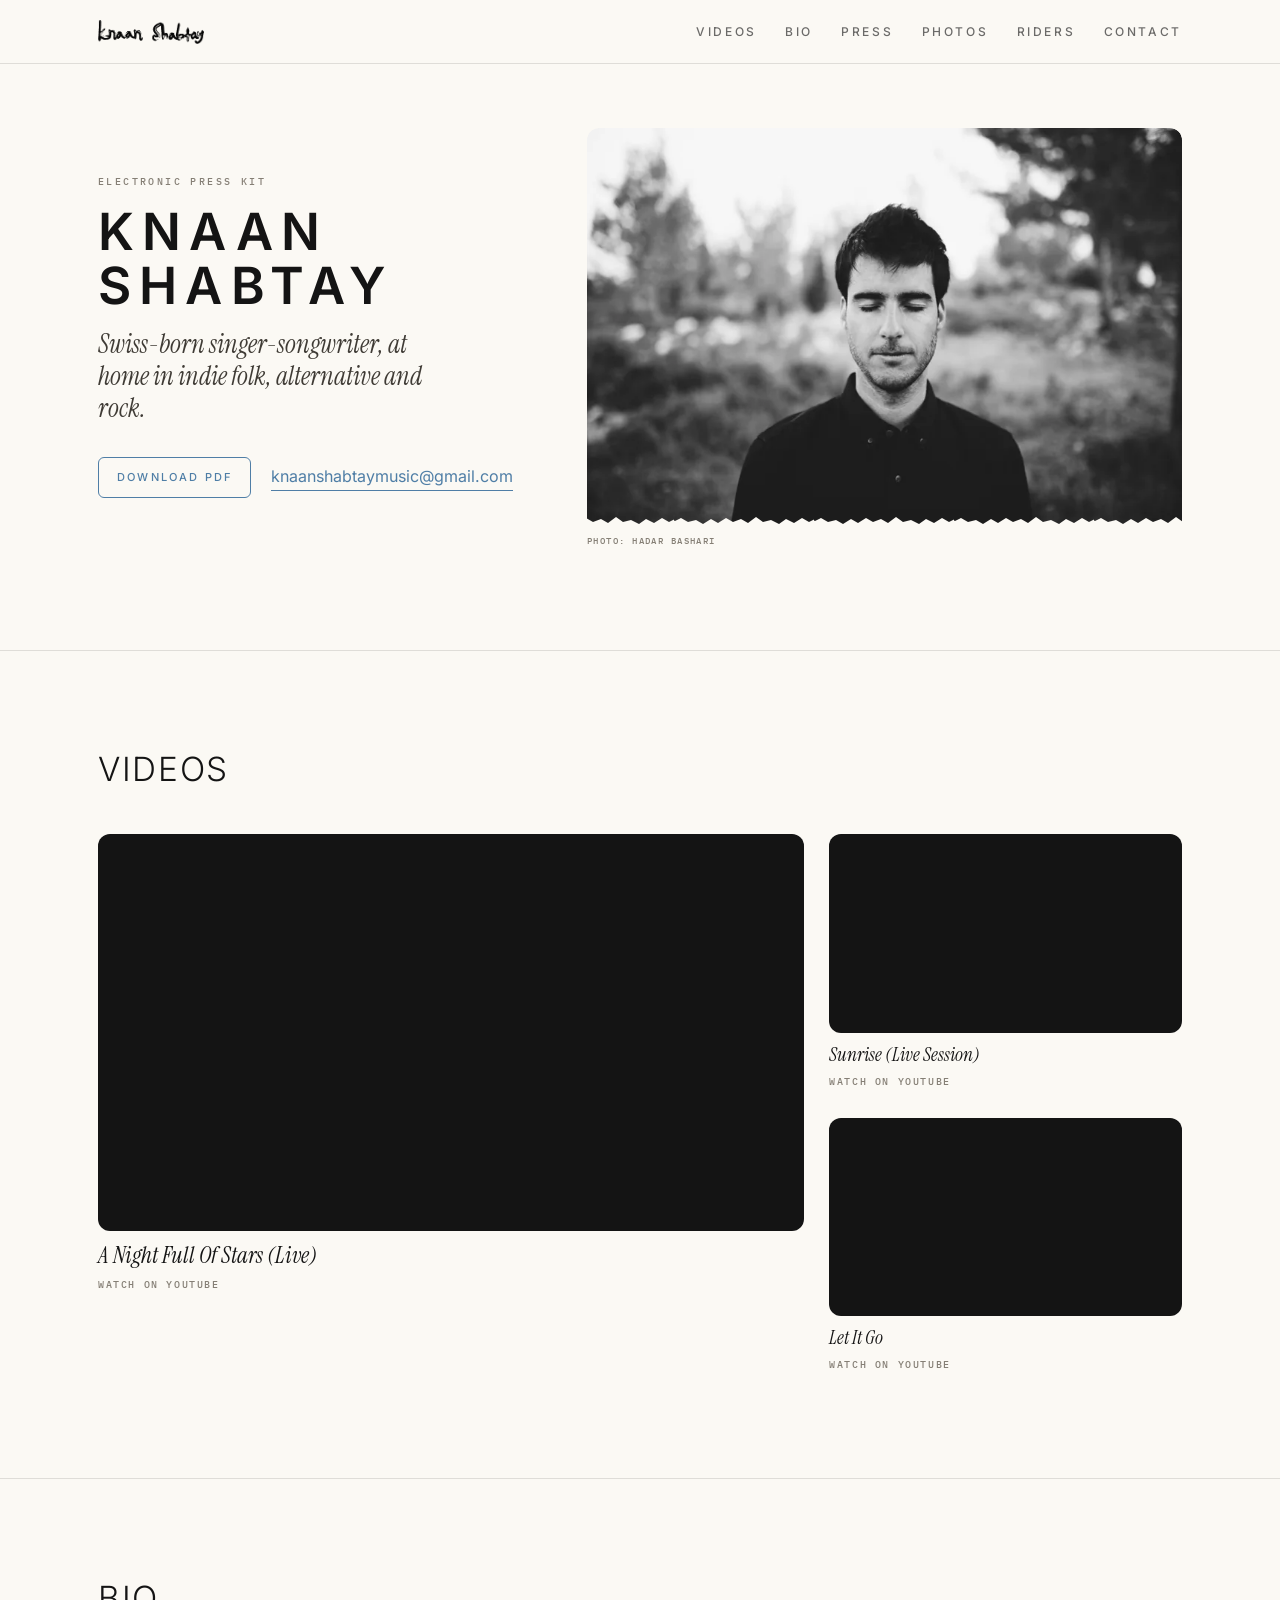
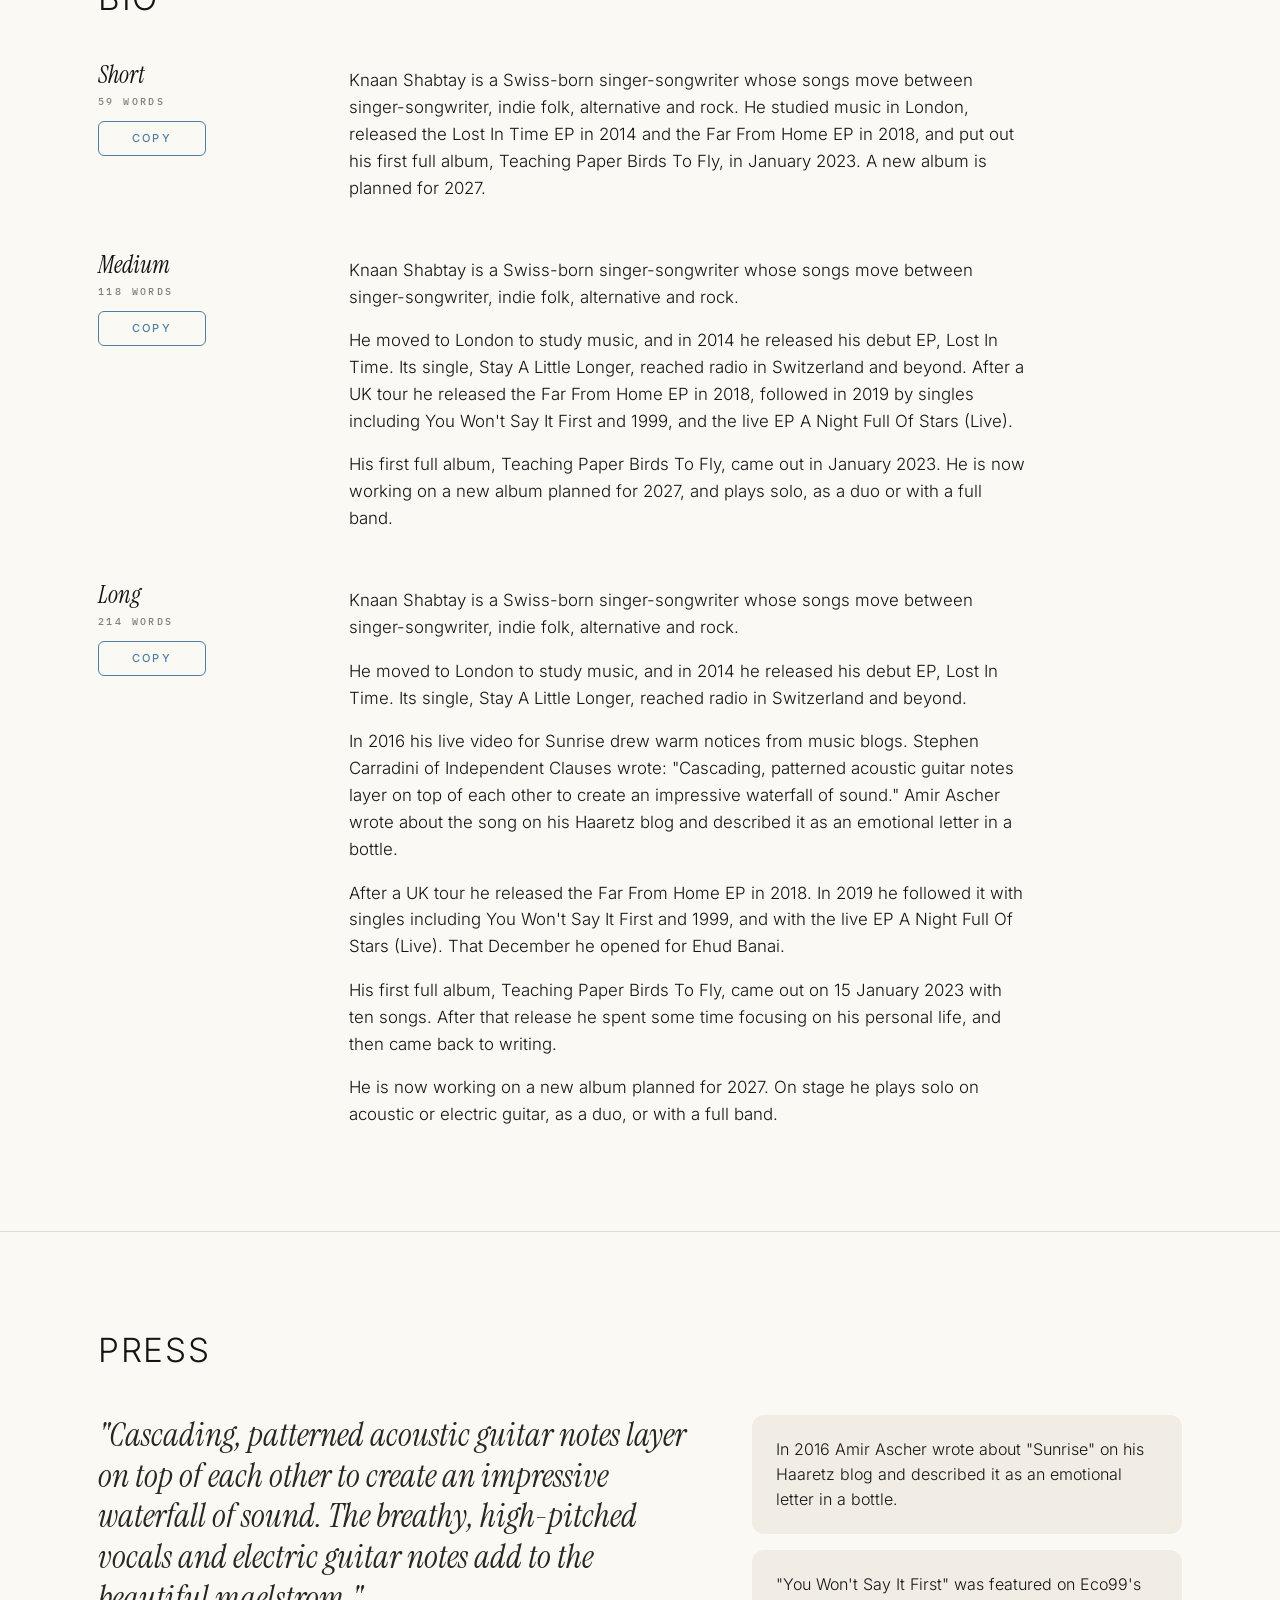
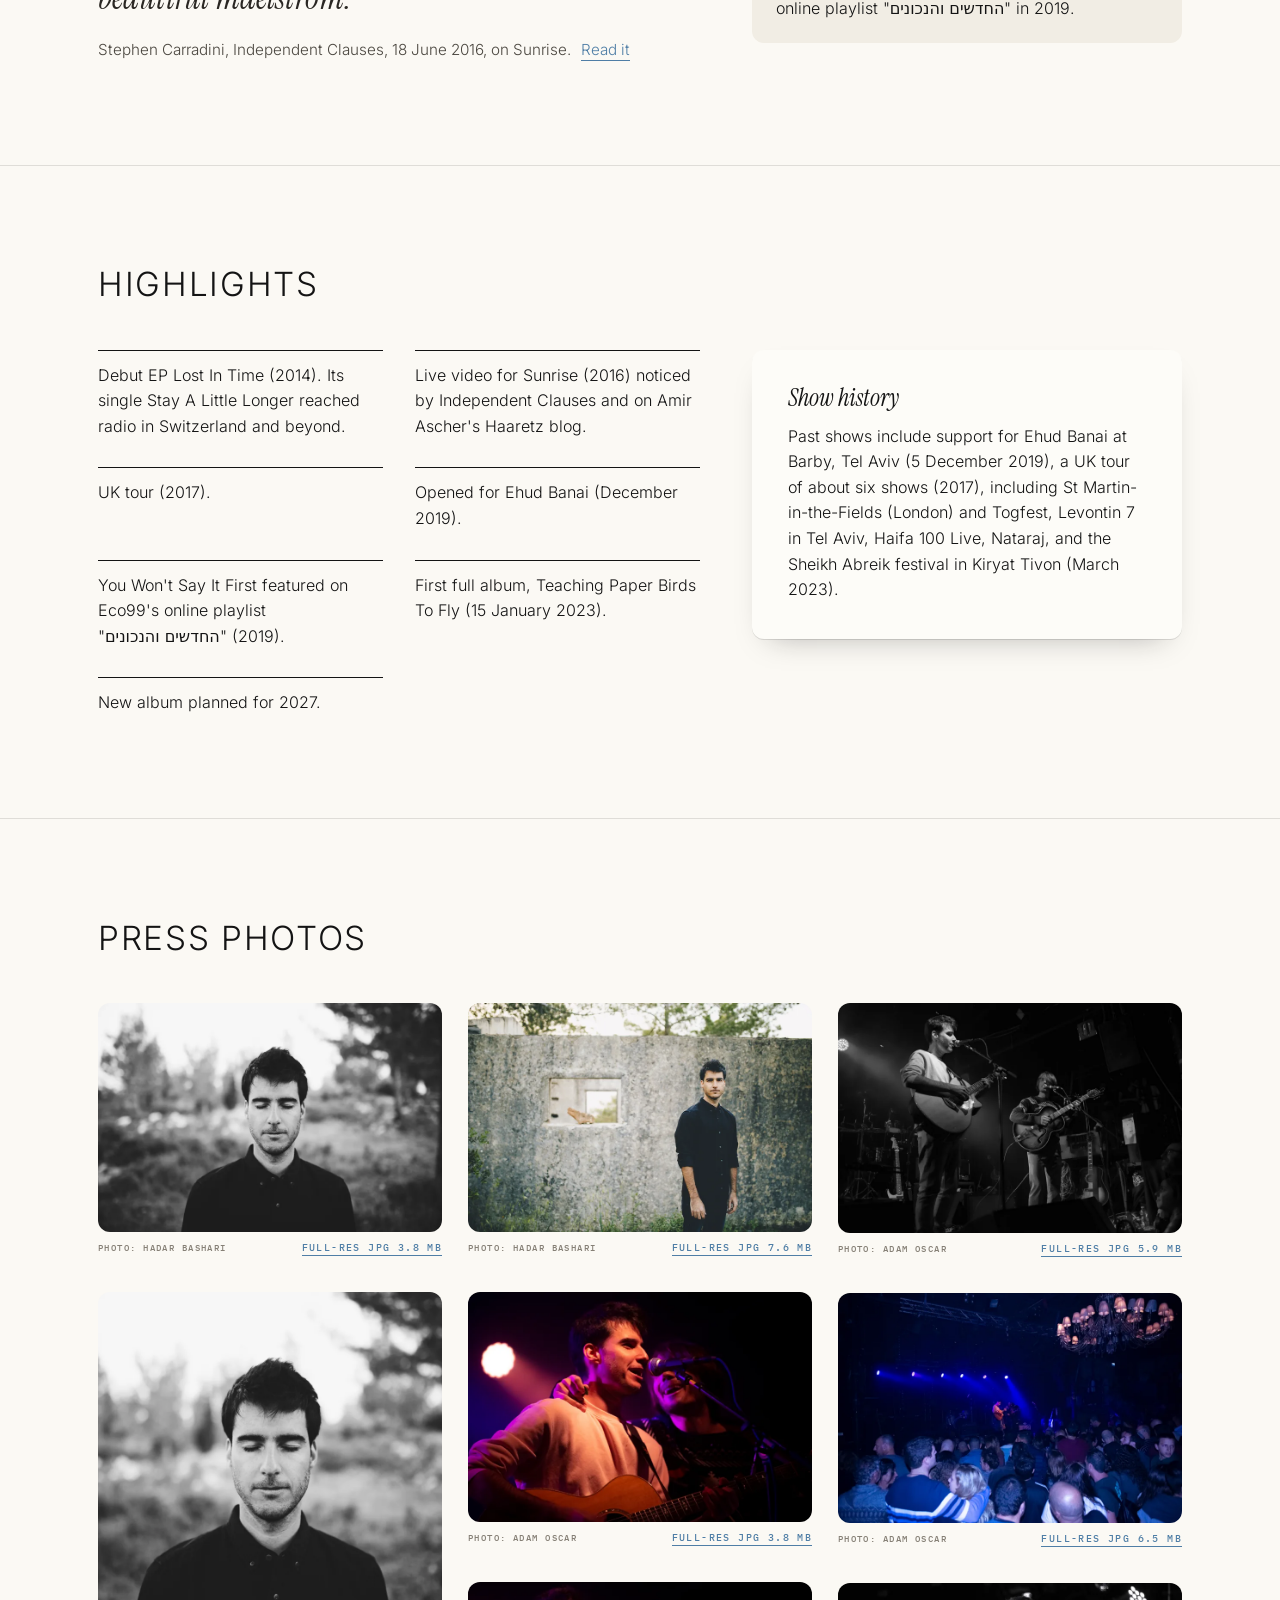
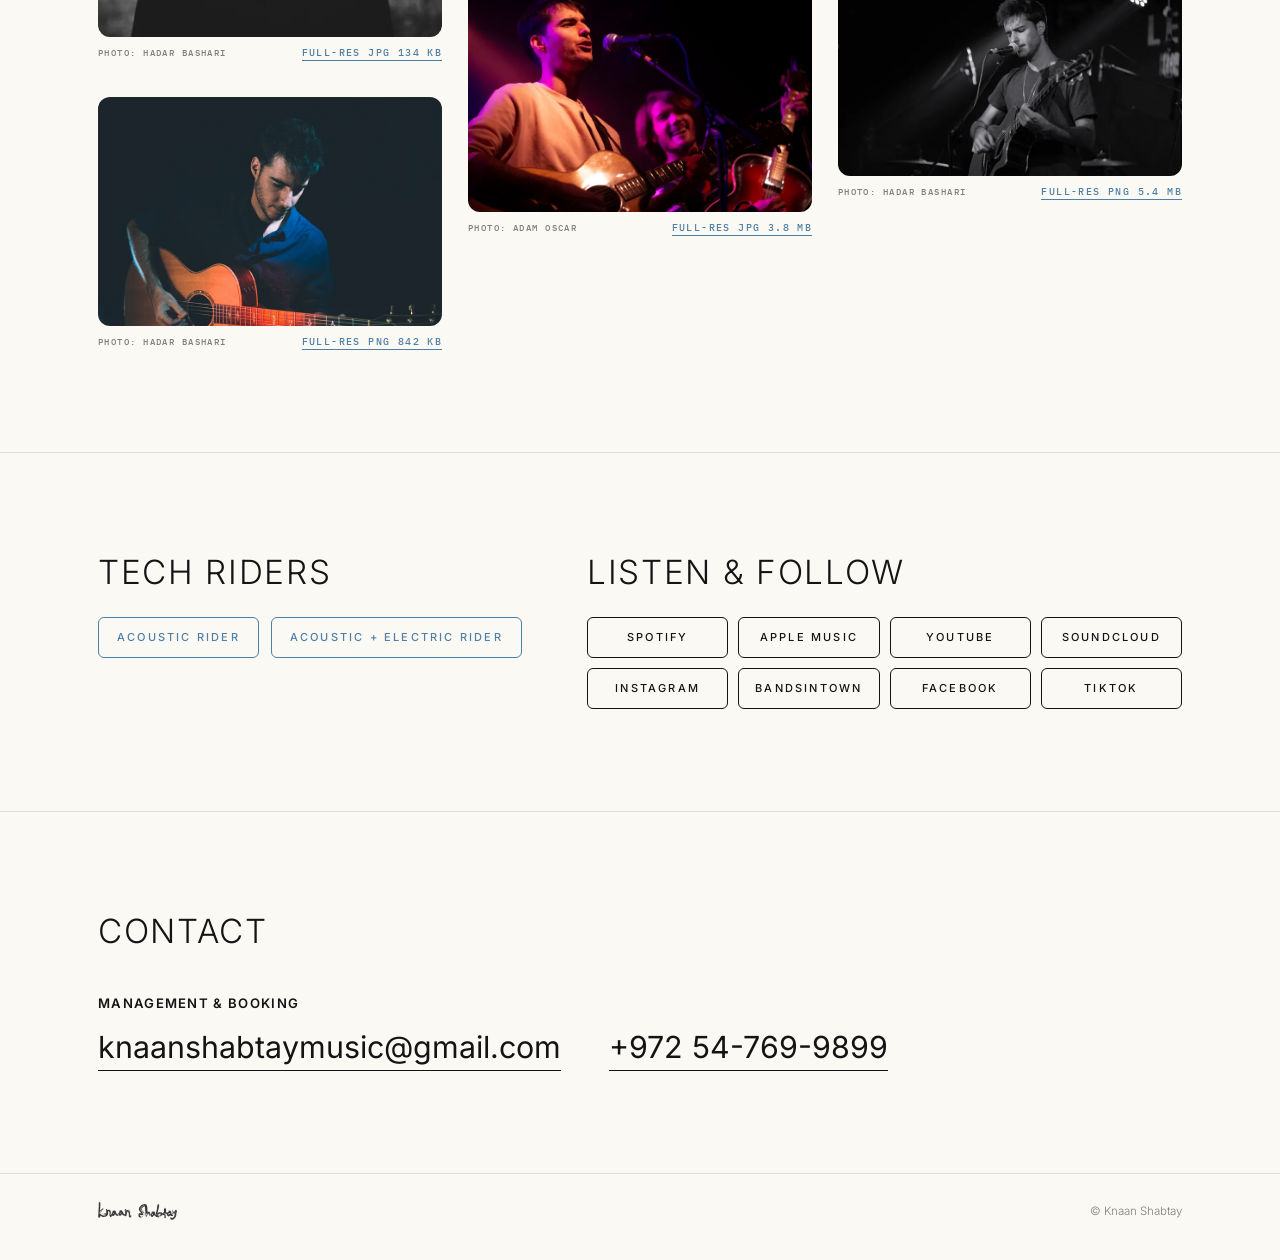
==== epk/index.html @ 00fe183e "Add a hidden press kit at /epk Serve the approved electronic press kit by direct link only. It is no" ====
<!DOCTYPE html>
<html lang="en">
<head>
<meta charset="UTF-8">
<meta name="viewport" content="width=device-width, initial-scale=1, viewport-fit=cover">
<!-- Hidden page: reachable by direct link only. Not in the menu, footer or sitemap. -->
<meta name="robots" content="noindex,nofollow">
<!-- All copy lives in build/src/epk-copy.json. Edit it there and run build/src/build.py; each block below is a data-slot. -->
<title>Knaan Shabtay | Press kit</title>
<link rel="icon" href="/favicon.ico" sizes="48x48">
<link rel="icon" href="/favicon-192.png" type="image/png" sizes="192x192">
<link rel="apple-touch-icon" href="/apple-touch-icon.png">
<link rel="preload" href="assets/fonts/Inter-var.woff2" as="font" type="font/woff2" crossorigin>
<link rel="stylesheet" href="assets/epk.css">
</head>
<body>
<header class="top"><div class="wrap">
  <a class="mark" href="/" aria-label="Knaan Shabtay home"><img src="assets/img/logo-nav.png" alt="Knaan Shabtay" width="242" height="55"></a>
  <nav aria-label="Press kit"><a href="#videos">Videos</a><a href="#bio">Bio</a><a href="#press">Press</a><a href="#photos">Photos</a><a href="#riders">Riders</a><a href="#contact">Contact</a></nav>
  <a class="pdf" href="assets/download/Knaan-Shabtay-EPK.pdf" download>PDF</a>
</div></header>
<main>
<section class="hero" aria-label="Knaan Shabtay"><div class="wrap">
  <div>
    <p class="kicker">Electronic press kit</p>
    <h1 class="name">Knaan Shabtay</h1>
    <p class="tagline" data-slot="tagline">Swiss-born singer-songwriter, at home in indie folk, alternative and rock.</p>
    <div class="acts"><a class="btn" href="assets/download/Knaan-Shabtay-EPK.pdf" download>Download PDF</a><a class="ulink" href="mailto:knaanshabtaymusic@gmail.com">knaanshabtaymusic@gmail.com</a></div>
  </div>
  <figure><img src="assets/img/press-main-1600.jpg" srcset="assets/img/press-main-800.webp 800w, assets/img/press-main-1600.webp 1600w" sizes="(max-width:900px) 92vw, 640px" width="1600" height="1067" alt="Knaan Shabtay, portrait in black and white" fetchpriority="high"><figcaption class="credit">Photo: Hadar Bashari</figcaption></figure>
</div></section>

<section id="videos" aria-labelledby="h-videos"><div class="wrap"><h2 class="h1" id="h-videos">Videos</h2><div class="vids"><div class="v"><div class="frame"><iframe src="https://www.youtube-nocookie.com/embed/Aynt3WShcuI?rel=0" title="A Night Full Of Stars (Live)" loading="lazy" allow="accelerometer; autoplay; clipboard-write; encrypted-media; gyroscope; picture-in-picture" referrerpolicy="strict-origin-when-cross-origin" allowfullscreen></iframe></div><b>A Night Full Of Stars (Live)</b><a class="watch" href="https://www.youtube.com/watch?v=Aynt3WShcuI" target="_blank" rel="noopener">Watch on YouTube</a></div><div class="v"><div class="frame"><iframe src="https://www.youtube-nocookie.com/embed/sVB3mFmFcq8?rel=0" title="Sunrise (Live Session)" loading="lazy" allow="accelerometer; autoplay; clipboard-write; encrypted-media; gyroscope; picture-in-picture" referrerpolicy="strict-origin-when-cross-origin" allowfullscreen></iframe></div><b>Sunrise (Live Session)</b><a class="watch" href="https://www.youtube.com/watch?v=sVB3mFmFcq8" target="_blank" rel="noopener">Watch on YouTube</a></div>
<!-- BEGIN LET-IT-GO BLOCK (pending Knaan; not in approved copy. Remove via epk-links.json video_let_it_go) -->
<div class="v" data-block="let-it-go"><div class="frame"><iframe src="https://www.youtube-nocookie.com/embed/gvou46aGnG8?rel=0" title="Let It Go" loading="lazy" allow="accelerometer; autoplay; clipboard-write; encrypted-media; gyroscope; picture-in-picture" referrerpolicy="strict-origin-when-cross-origin" allowfullscreen></iframe></div><b>Let It Go</b><a class="watch" href="https://www.youtube.com/watch?v=gvou46aGnG8" target="_blank" rel="noopener">Watch on YouTube</a></div>
<!-- END LET-IT-GO BLOCK -->
</div></div></section>

<section id="bio" aria-labelledby="h-bio"><div class="wrap"><h2 class="h1" id="h-bio">Bio</h2><div class="bios"><article class="bio"><header><span class="lbl">Short</span><span class="kicker">59 words</span><button class="btn copy-btn" type="button" data-copy="bio-short" aria-label="Copy short bio">Copy</button></header><div class="text" data-slot="bio-short"><p>Knaan Shabtay is a Swiss-born singer-songwriter whose songs move between singer-songwriter, indie folk, alternative and rock. He studied music in London, released the Lost In Time EP in 2014 and the Far From Home EP in 2018, and put out his first full album, Teaching Paper Birds To Fly, in January 2023. A new album is planned for 2027.</p></div></article><article class="bio"><header><span class="lbl">Medium</span><span class="kicker">118 words</span><button class="btn copy-btn" type="button" data-copy="bio-medium" aria-label="Copy medium bio">Copy</button></header><div class="text" data-slot="bio-medium"><p>Knaan Shabtay is a Swiss-born singer-songwriter whose songs move between singer-songwriter, indie folk, alternative and rock.</p><p>He moved to London to study music, and in 2014 he released his debut EP, Lost In Time. Its single, Stay A Little Longer, reached radio in Switzerland and beyond. After a UK tour he released the Far From Home EP in 2018, followed in 2019 by singles including You Won't Say It First and 1999, and the live EP A Night Full Of Stars (Live).</p><p>His first full album, Teaching Paper Birds To Fly, came out in January 2023. He is now working on a new album planned for 2027, and plays solo, as a duo or with a full band.</p></div></article><article class="bio"><header><span class="lbl">Long</span><span class="kicker">214 words</span><button class="btn copy-btn" type="button" data-copy="bio-long" aria-label="Copy long bio">Copy</button></header><div class="text" data-slot="bio-long"><p>Knaan Shabtay is a Swiss-born singer-songwriter whose songs move between singer-songwriter, indie folk, alternative and rock.</p><p>He moved to London to study music, and in 2014 he released his debut EP, Lost In Time. Its single, Stay A Little Longer, reached radio in Switzerland and beyond.</p><p>In 2016 his live video for Sunrise drew warm notices from music blogs. Stephen Carradini of Independent Clauses wrote: "Cascading, patterned acoustic guitar notes layer on top of each other to create an impressive waterfall of sound." Amir Ascher wrote about the song on his Haaretz blog and described it as an emotional letter in a bottle.</p><p>After a UK tour he released the Far From Home EP in 2018. In 2019 he followed it with singles including You Won't Say It First and 1999, and with the live EP A Night Full Of Stars (Live). That December he opened for Ehud Banai.</p><p>His first full album, Teaching Paper Birds To Fly, came out on 15 January 2023 with ten songs. After that release he spent some time focusing on his personal life, and then came back to writing.</p><p>He is now working on a new album planned for 2027. On stage he plays solo on acoustic or electric guitar, as a duo, or with a full band.</p></div></article></div><p class="sr" id="copy-status" role="status" aria-live="polite"></p></div></section>

<section id="press" aria-labelledby="h-press"><div class="wrap"><h2 class="h1" id="h-press">Press</h2>
  <div class="press">
    <figure class="q1" data-slot="quote-1"><blockquote cite="http://independentclauses.com/mid-june-mp3s-quiet-saturday/"><p>"Cascading, patterned acoustic guitar notes layer on top of each other to create an impressive waterfall of sound. The breathy, high-pitched vocals and electric guitar notes add to the beautiful maelstrom."</p></blockquote><figcaption>Stephen Carradini, Independent Clauses, 18 June 2016, on Sunrise. <a class="ulink" href="http://independentclauses.com/mid-june-mp3s-quiet-saturday/" target="_blank" rel="noopener">Read it</a></figcaption></figure>
    <div class="notes"><p class="note" data-slot="quote-2">In 2016 Amir Ascher wrote about "Sunrise" on his Haaretz blog and described it as an emotional letter in a bottle.</p><p class="note" data-slot="quote-3">"You Won't Say It First" was featured on Eco99's online playlist "<bdi lang="he">החדשים והנכונים</bdi>" in 2019.</p></div>
  </div></div></section>

<section id="highlights" aria-labelledby="h-hl"><div class="wrap"><h2 class="h1" id="h-hl">Highlights</h2>
  <div class="hl">
    <ul data-slot="highlights"><li>Debut EP Lost In Time (2014). Its single Stay A Little Longer reached radio in Switzerland and beyond.</li><li>Live video for Sunrise (2016) noticed by Independent Clauses and on Amir Ascher's Haaretz blog.</li><li>UK tour (2017).</li><li>Opened for Ehud Banai (December 2019).</li><li>You Won't Say It First featured on Eco99's online playlist "<bdi lang="he">החדשים והנכונים</bdi>" (2019).</li><li>First full album, Teaching Paper Birds To Fly (15 January 2023).</li><li>New album planned for 2027.</li></ul>
    <aside class="hist"><h3>Show history</h3><p data-slot="show-history">Past shows include support for Ehud Banai at Barby, Tel Aviv (5 December 2019), a UK tour of about six shows (2017), including St Martin-in-the-Fields (London) and Togfest, Levontin 7 in Tel Aviv, Haifa 100 Live, Nataraj, and the Sheikh Abreik festival in Kiryat Tivon (March 2023).</p></aside>
  </div></div></section>

<section id="photos" aria-labelledby="h-photos"><div class="wrap"><h2 class="h1" id="h-photos">Press photos</h2><div class="photos"><figure><picture><source type="image/webp" srcset="assets/img/press-main-800.webp 800w, assets/img/press-main-1600.webp 1600w" sizes="(max-width:600px) 92vw, (max-width:900px) 46vw, 380px"><img src="assets/img/press-main-1600.jpg" alt="Knaan Shabtay, portrait in black and white" loading="lazy" decoding="async"></picture><figcaption><span class="credit">Photo: Hadar Bashari</span><a class="dl" href="assets/download/Knaan-Shabtay-Press-1-Hadar-Bashari.jpg" download>Full-res JPG 3.8 MB</a></figcaption></figure><figure><picture><source type="image/webp" srcset="assets/img/press-square-800.webp 800w, assets/img/press-square-1600.webp 1600w" sizes="(max-width:600px) 92vw, (max-width:900px) 46vw, 380px"><img src="assets/img/press-square-1600.jpg" alt="Knaan Shabtay, square portrait in black and white" loading="lazy" decoding="async"></picture><figcaption><span class="credit">Photo: Hadar Bashari</span><a class="dl" href="assets/download/Knaan-Shabtay-Press-2-Hadar-Bashari.jpg" download>Full-res JPG 134 KB</a></figcaption></figure><figure><picture><source type="image/webp" srcset="assets/img/press-gtr-800.webp 800w, assets/img/press-gtr-1600.webp 1600w" sizes="(max-width:600px) 92vw, (max-width:900px) 46vw, 380px"><img src="assets/img/press-gtr-1600.jpg" alt="Knaan Shabtay playing acoustic guitar" loading="lazy" decoding="async"></picture><figcaption><span class="credit">Photo: Hadar Bashari</span><a class="dl" href="assets/download/Knaan-Shabtay-Press-3-Hadar-Bashari.png" download>Full-res PNG 842 KB</a></figcaption></figure><figure><picture><source type="image/webp" srcset="assets/img/portrait-wall-800.webp 800w, assets/img/portrait-wall-1600.webp 1600w" sizes="(max-width:600px) 92vw, (max-width:900px) 46vw, 380px"><img src="assets/img/portrait-wall-1600.jpg" alt="Knaan Shabtay standing in front of a weathered concrete wall" loading="lazy" decoding="async"></picture><figcaption><span class="credit">Photo: Hadar Bashari</span><a class="dl" href="assets/download/Knaan-Shabtay-Press-4-Hadar-Bashari.jpg" download>Full-res JPG 7.6 MB</a></figcaption></figure><figure><picture><source type="image/webp" srcset="assets/img/live-04-800.webp 800w, assets/img/live-04-1600.webp 1600w" sizes="(max-width:600px) 92vw, (max-width:900px) 46vw, 380px"><img src="assets/img/live-04-1600.jpg" alt="Knaan Shabtay singing on stage with his bandmate" loading="lazy" decoding="async"></picture><figcaption><span class="credit">Photo: Adam Oscar</span><a class="dl" href="assets/download/Knaan-Shabtay-Live-04-Adam-Oscar.jpg" download>Full-res JPG 3.8 MB</a></figcaption></figure><figure><picture><source type="image/webp" srcset="assets/img/live-06-800.webp 800w, assets/img/live-06-1600.webp 1600w" sizes="(max-width:600px) 92vw, (max-width:900px) 46vw, 380px"><img src="assets/img/live-06-1600.jpg" alt="Knaan Shabtay singing at the microphone with guitar" loading="lazy" decoding="async"></picture><figcaption><span class="credit">Photo: Adam Oscar</span><a class="dl" href="assets/download/Knaan-Shabtay-Live-06-Adam-Oscar.jpg" download>Full-res JPG 3.8 MB</a></figcaption></figure><figure><picture><source type="image/webp" srcset="assets/img/live-01-800.webp 800w, assets/img/live-01-1600.webp 1600w" sizes="(max-width:600px) 92vw, (max-width:900px) 46vw, 380px"><img src="assets/img/live-01-1600.jpg" alt="Knaan Shabtay performing as a duo, black and white" loading="lazy" decoding="async"></picture><figcaption><span class="credit">Photo: Adam Oscar</span><a class="dl" href="assets/download/Knaan-Shabtay-Live-01-Adam-Oscar.jpg" download>Full-res JPG 5.9 MB</a></figcaption></figure><figure><picture><source type="image/webp" srcset="assets/img/live-10-800.webp 800w, assets/img/live-10-1600.webp 1600w" sizes="(max-width:600px) 92vw, (max-width:900px) 46vw, 380px"><img src="assets/img/live-10-1600.jpg" alt="Knaan Shabtay on stage, seen from the crowd" loading="lazy" decoding="async"></picture><figcaption><span class="credit">Photo: Adam Oscar</span><a class="dl" href="assets/download/Knaan-Shabtay-Live-10-Adam-Oscar.jpg" download>Full-res JPG 6.5 MB</a></figcaption></figure><figure><picture><source type="image/webp" srcset="assets/img/live-bw-800.webp 800w, assets/img/live-bw-1600.webp 1600w" sizes="(max-width:600px) 92vw, (max-width:900px) 46vw, 380px"><img src="assets/img/live-bw-1600.jpg" alt="Knaan Shabtay singing on stage with guitar, black and white" loading="lazy" decoding="async"></picture><figcaption><span class="credit">Photo: Hadar Bashari</span><a class="dl" href="assets/download/Knaan-Shabtay-Live-BW-Hadar-Bashari.png" download>Full-res PNG 5.4 MB</a></figcaption></figure></div></div></section>

<section id="riders" aria-label="Tech riders and links"><div class="wrap duo">
  <div><h2 class="h1">Tech riders</h2><div class="riders"><a class="btn" href="assets/download/riders/Knaan-Shabtay-Tech-Rider-Acoustic.pdf" target="_blank" rel="noopener">Acoustic rider</a><a class="btn" href="assets/download/riders/Knaan-Shabtay-Tech-Rider-Acoustic-Electric.pdf" target="_blank" rel="noopener">Acoustic + electric rider</a></div></div>
  <div><h2 class="h1">Listen &amp; follow</h2><div class="listen"><a class="btn ink" href="https://open.spotify.com/artist/2lmk0RtmkwgqdylSRGUCuy" target="_blank" rel="noopener">Spotify</a><a class="btn ink" href="https://music.apple.com/il/artist/knaan-shabtay/950357713" target="_blank" rel="noopener">Apple Music</a><a class="btn ink" href="https://www.youtube.com/@KnaanShabtay" target="_blank" rel="noopener">YouTube</a><a class="btn ink" href="https://soundcloud.com/knaanshabtay" target="_blank" rel="noopener">SoundCloud</a><a class="btn ink" href="https://www.instagram.com/knaanshabtay/" target="_blank" rel="noopener">Instagram</a><a class="btn ink" href="https://www.bandsintown.com/a/2039791-knaan-shabtay" target="_blank" rel="noopener">Bandsintown</a><a class="btn ink" href="https://www.facebook.com/knaanshabtaymusic" target="_blank" rel="noopener">Facebook</a><a class="btn ink" href="https://www.tiktok.com/@knaanshabtay" target="_blank" rel="noopener">TikTok</a></div></div>
</div></section>

<section id="contact" class="contact" aria-labelledby="h-contact"><div class="wrap"><h2 class="h1" id="h-contact">Contact</h2>
  <h3>Management &amp; Booking</h3>
  <div class="lines"><a class="mail" href="mailto:knaanshabtaymusic@gmail.com">knaanshabtaymusic@gmail.com</a><a class="tel" href="tel:+972547699899">+972 54-769-9899</a></div>
</div></section>
</main>
<footer><div class="wrap"><a href="/" aria-label="Knaan Shabtay home"><img src="assets/img/logo-nav.png" alt="Knaan Shabtay" width="242" height="55"></a><small>&copy; Knaan Shabtay</small></div></footer>
<script src="assets/epk.js" defer></script>
</body>
</html>
---- epk/assets/epk.css ----
/* Knaan Shabtay EPK. Tokens copied from the live site (css/venue.css :root) so the page matches knaanshabtay.com. */
@import url(fonts.css);
*{box-sizing:border-box;margin:0;padding:0}
:root{
  --paper:#fbf9f4; --paper-2:#f1ede4; --card:#fdfcf8; --ink:#141414; --muted:#857f75; --line:rgba(20,20,20,.12); --sky:#4f7ea6;
  --sans:'Inter',system-ui,sans-serif; --serif:'Instrument Serif',Georgia,serif; --mono:'IBM Plex Mono',ui-monospace,monospace;
  --head:64px; --wrap:1180px; --pad:clamp(20px,4vw,48px);
  --tear-b:url("data:image/svg+xml;utf8,<svg xmlns='http://www.w3.org/2000/svg' width='140' height='12' viewBox='0 0 140 12'><path d='M0 0H140V6L134 9L127 5L119 10L111 6L104 11L96 7L88 9L81 4L73 10L66 6L58 9L51 5L43 10L36 6L28 11L21 7L13 9L6 5L0 8Z' fill='black'/></svg>");
}
html{background:var(--paper);scroll-behavior:smooth;scroll-padding-top:calc(var(--head) + 16px)}
body{background:var(--paper);color:var(--ink);font:300 16px/1.6 var(--sans);-webkit-font-smoothing:antialiased}
a{color:inherit;text-decoration:none}
button{font:inherit;color:inherit;background:none;border:0;cursor:pointer}
img{display:block;max-width:100%;height:auto}
:focus-visible{outline:2px solid var(--sky);outline-offset:3px}
bdi[lang=he]{white-space:nowrap;font-family:var(--sans),'Heebo','IBM Plex Sans Hebrew',Arial,sans-serif}
.kicker{font:500 10px/1 var(--mono);letter-spacing:.24em;text-transform:uppercase;color:var(--muted)}
.h1{font-weight:300;letter-spacing:.05em;text-transform:uppercase;line-height:1;font-size:clamp(1.8rem,2.6vw,2.6rem)}
.wrap{max-width:var(--wrap);margin:0 auto;padding:0 var(--pad)}
.ulink{color:var(--sky);border-bottom:1px solid currentColor;padding-bottom:1px}
.ulink:hover{color:var(--ink)}

/* header: same bar as the site (64px, paper, hairline), wordmark back to home */
.top{position:sticky;top:0;z-index:50;height:var(--head);background:var(--paper);border-bottom:1px solid var(--line)}
.top .wrap{height:100%;display:flex;align-items:center;justify-content:space-between;gap:24px}
.top .mark img{height:24px;width:auto;filter:invert(1)}
.top nav{display:flex;gap:clamp(1rem,2.2vw,2.2rem);font:500 12px/1 var(--sans);letter-spacing:.22em;text-transform:uppercase}
.top nav a{opacity:.62;padding:.45rem 0}
.top nav a:hover{opacity:1}
.top .pdf{display:none;font:500 11px/1 var(--sans);letter-spacing:.2em;text-transform:uppercase;color:var(--sky)}

/* buttons: the site's outlined sky button, 6px radius like its form controls */
.btn{display:inline-flex;align-items:center;justify-content:center;gap:8px;border:1.5px solid var(--sky);color:var(--sky);font:500 11px/1 var(--sans);letter-spacing:.2em;text-transform:uppercase;padding:14px 18px;border-radius:6px;white-space:nowrap;transition:background .2s,color .2s,transform .1s}
.btn:hover{background:var(--sky);color:var(--paper)}
.btn:active{transform:translateY(1px)}
.btn.ink{border-color:var(--ink);color:var(--ink)}
.btn.ink:hover{background:var(--ink);color:var(--paper)}

section{padding:clamp(64px,8vw,112px) 0;border-top:1px solid var(--line)}
section > .wrap > .h1{margin-bottom:clamp(28px,4vw,48px)}

/* 1 hero */
.hero{border-top:0;padding-top:clamp(32px,5vw,72px)}
.hero .wrap{display:grid;grid-template-columns:minmax(0,5fr) minmax(0,7fr);gap:clamp(28px,5vw,72px);align-items:center}
.hero .name{font:600 clamp(2rem,4vw,3.4rem)/1.05 var(--sans);letter-spacing:.16em;text-transform:uppercase;margin-top:18px}
.hero .tagline{font:italic 400 clamp(1.35rem,2vw,1.75rem)/1.25 var(--serif);color:#3f3b35;margin-top:16px;max-width:30ch}
.hero .acts{display:flex;flex-wrap:wrap;gap:12px 20px;align-items:center;margin-top:32px}
.hero .acts .ulink{font-weight:400}
.hero figure{position:relative}
.hero figure img{width:100%;aspect-ratio:3/2;object-fit:cover;border-radius:12px 12px 0 0;
  -webkit-mask:linear-gradient(#000 0 0) top/100% calc(100% - 12px) no-repeat,var(--tear-b) bottom/140px 12px repeat-x;mask:linear-gradient(#000 0 0) top/100% calc(100% - 12px) no-repeat,var(--tear-b) bottom/140px 12px repeat-x}
.credit{font:500 9px/1.4 var(--mono);letter-spacing:.16em;text-transform:uppercase;color:var(--muted);margin-top:10px}

/* 2 videos: one large, two stacked */
.vids{display:grid;grid-template-columns:2fr 1fr;gap:clamp(16px,2vw,28px)}
.vids .v:first-child{grid-row:span 2}
.frame{position:relative;aspect-ratio:16/9;background:var(--ink);border-radius:12px;overflow:hidden}
.frame iframe{position:absolute;inset:0;width:100%;height:100%;border:0}
.v b{display:block;font:italic 400 1.2rem/1.25 var(--serif);margin-top:10px}
.v:first-child b{font-size:1.45rem}
.v .watch{font:500 10px/1 var(--mono);letter-spacing:.16em;text-transform:uppercase;color:var(--muted);margin-top:6px;display:inline-block}
.v .watch:hover{color:var(--sky)}

/* 3 bios */
.bios{display:grid;gap:clamp(36px,4vw,56px)}
.bio{display:grid;grid-template-columns:200px minmax(0,1fr);gap:16px clamp(24px,4vw,64px)}
.bio header{display:flex;flex-direction:column;align-items:flex-start;gap:14px}
.bio header .lbl{font:italic 400 1.5rem/1 var(--serif)}
.bio header .kicker{margin-top:-4px}
.bio .text{max-width:68ch;display:grid;gap:1em;font-size:1.05rem;padding-top:4px}
.copy-btn{min-width:108px;padding:11px 16px}
.copy-btn.done{background:var(--sky);color:var(--paper)}

/* 4 press */
.press{display:grid;grid-template-columns:minmax(0,7fr) minmax(0,5fr);gap:clamp(28px,4vw,56px);align-items:start}
.q1 blockquote{font:italic 400 clamp(1.6rem,2.6vw,2.3rem)/1.22 var(--serif);color:#2a2723}
.q1 figcaption{margin-top:20px;font-size:.95rem;color:#4a463f}
.q1 figcaption a{margin-left:6px}
.notes{display:grid;gap:16px}
.note{background:var(--paper-2);border-radius:12px;padding:22px 24px;font-size:1rem;line-height:1.55}

/* 5 highlights + show history */
.hl{display:grid;grid-template-columns:minmax(0,7fr) minmax(0,5fr);gap:clamp(28px,4vw,56px);align-items:start}
.hl ul{list-style:none;display:grid;grid-template-columns:1fr 1fr;gap:28px 32px}
.hl li{border-top:1.5px solid var(--ink);padding-top:12px;font-size:1rem}
.hist{background:var(--card);border-radius:12px;padding:clamp(24px,3vw,36px);box-shadow:0 1px 0 var(--line),0 14px 30px -18px rgba(20,20,20,.35)}
.hist h3{font:italic 400 1.5rem/1 var(--serif);margin-bottom:14px}
.hist p{font-size:1rem}

/* 6 photos */
.photos{columns:3;column-gap:clamp(16px,2vw,28px)}
.photos figure{break-inside:avoid;margin-bottom:clamp(24px,3vw,36px)}
.photos img{width:100%;border-radius:12px;background:var(--paper-2)}
.photos figcaption{display:flex;justify-content:space-between;align-items:baseline;gap:12px;margin-top:10px}
.photos .credit{margin:0}
.photos .dl{font:500 10px/1 var(--mono);letter-spacing:.14em;text-transform:uppercase;color:var(--sky);border-bottom:1px solid currentColor;padding-bottom:2px;white-space:nowrap}

/* 7 + 8 riders and listen */
.duo{display:grid;grid-template-columns:minmax(0,5fr) minmax(0,7fr);gap:clamp(40px,5vw,72px)}
.duo .h1{margin-bottom:28px}
.riders{display:flex;flex-wrap:wrap;gap:12px}
.listen{display:grid;grid-template-columns:repeat(4,minmax(0,1fr));gap:10px}
.listen .btn{padding:14px 10px}

/* 9 contact */
.contact h3{font:600 .82rem/1.15 var(--sans);letter-spacing:.1em;text-transform:uppercase;margin-bottom:18px}
.contact .lines{display:flex;flex-wrap:wrap;gap:18px 48px;align-items:baseline}
.contact .mail,.contact .tel{font:400 clamp(1.25rem,2.4vw,1.9rem)/1.2 var(--sans);border-bottom:1.5px solid var(--ink);padding-bottom:4px;word-break:break-word}
.contact .mail:hover,.contact .tel:hover{color:var(--sky);border-color:var(--sky)}

footer{border-top:1px solid var(--line);padding:28px 0 40px}
footer .wrap{display:flex;justify-content:space-between;align-items:center;gap:16px}
footer img{height:18px;width:auto;filter:invert(1);opacity:.8}
footer small{font-size:.72rem;color:var(--muted)}

@media (max-width:900px){
  .top nav{display:none}
  .top .pdf{display:inline-block}
  .hero .wrap,.press,.hl,.duo{grid-template-columns:1fr}
  .hero figure{order:-1}
  .vids{grid-template-columns:1fr}
  .vids .v:first-child{grid-row:auto}
  .bio{grid-template-columns:1fr}
  .bio header{flex-direction:row;align-items:center;justify-content:space-between}
  .bio header .kicker{display:none}
  .photos{columns:2}
}
@media (max-width:600px){
  .hl ul{grid-template-columns:1fr}
  .photos{columns:1}
  .listen{grid-template-columns:repeat(2,minmax(0,1fr))}
  .hero .acts .btn{flex:1}
  footer .wrap{flex-direction:column;align-items:flex-start}
}
@media (prefers-reduced-motion:reduce){html{scroll-behavior:auto}.btn{transition:none}}
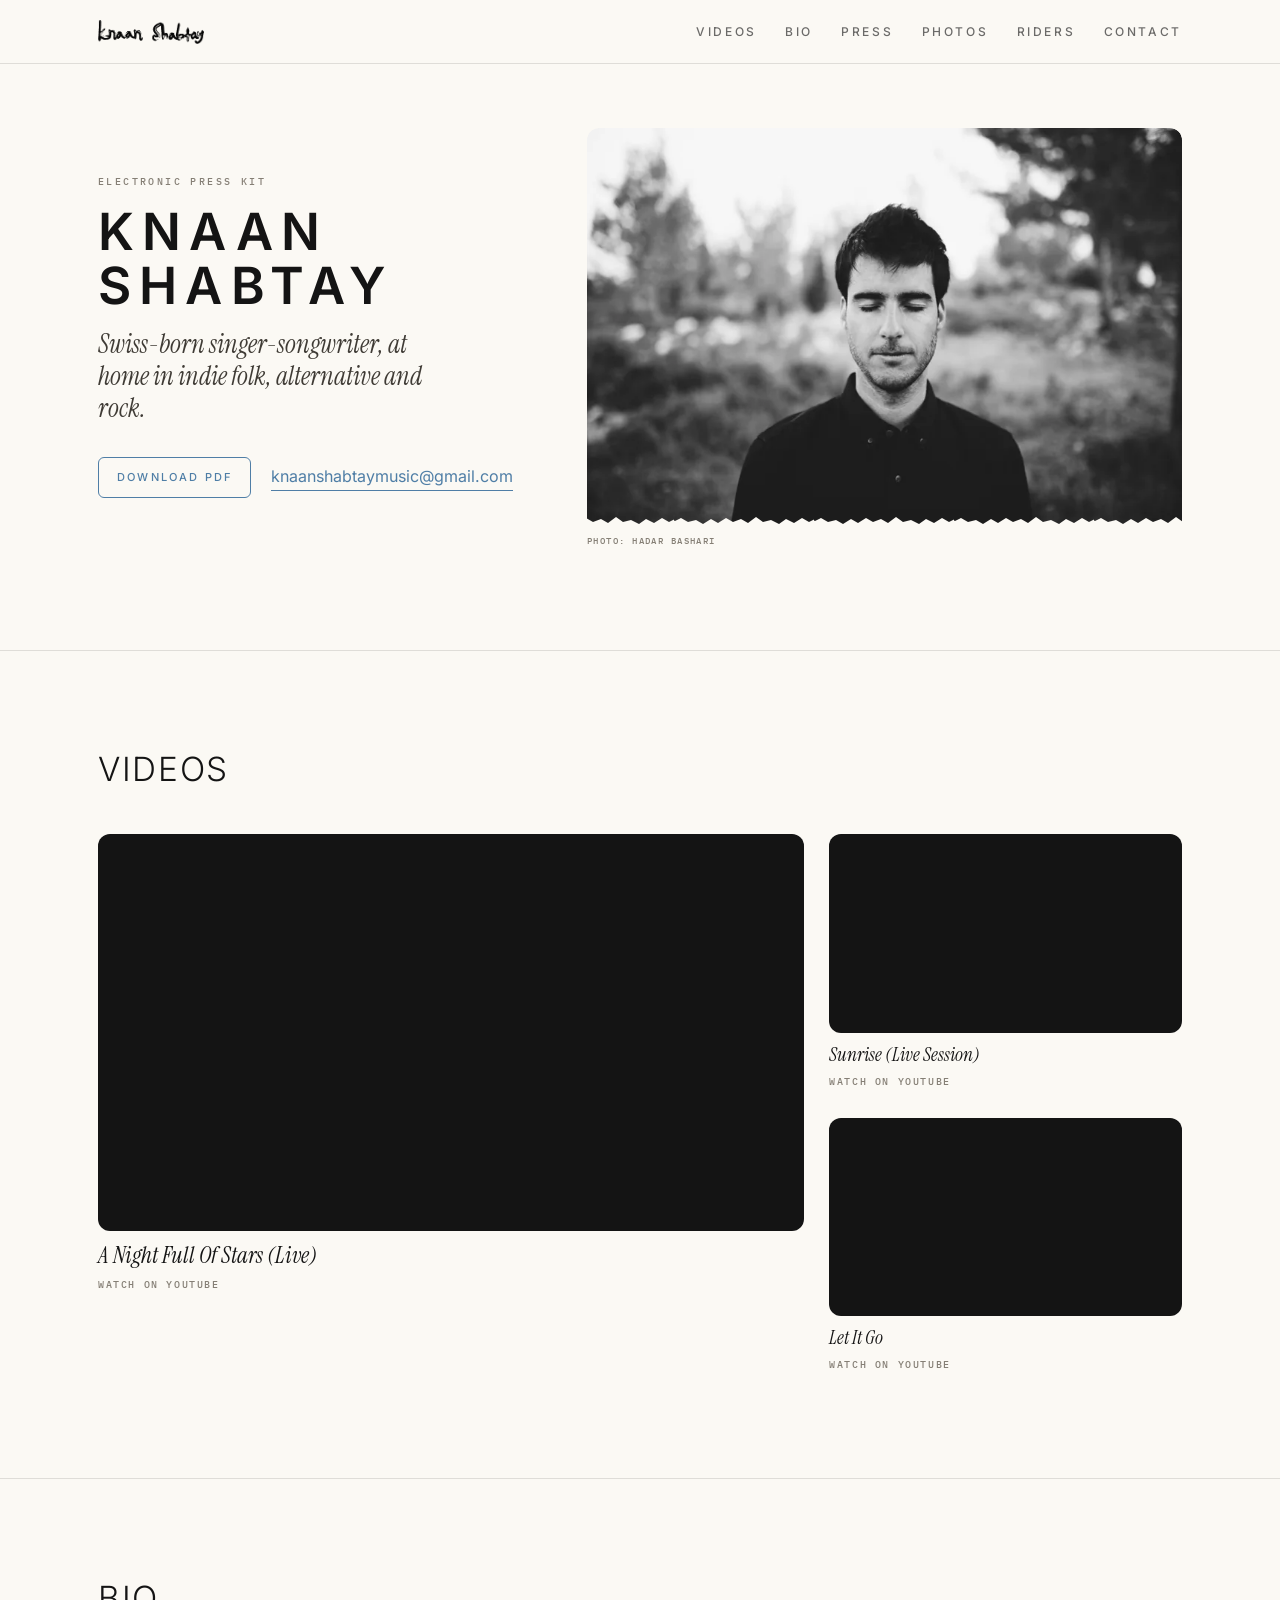
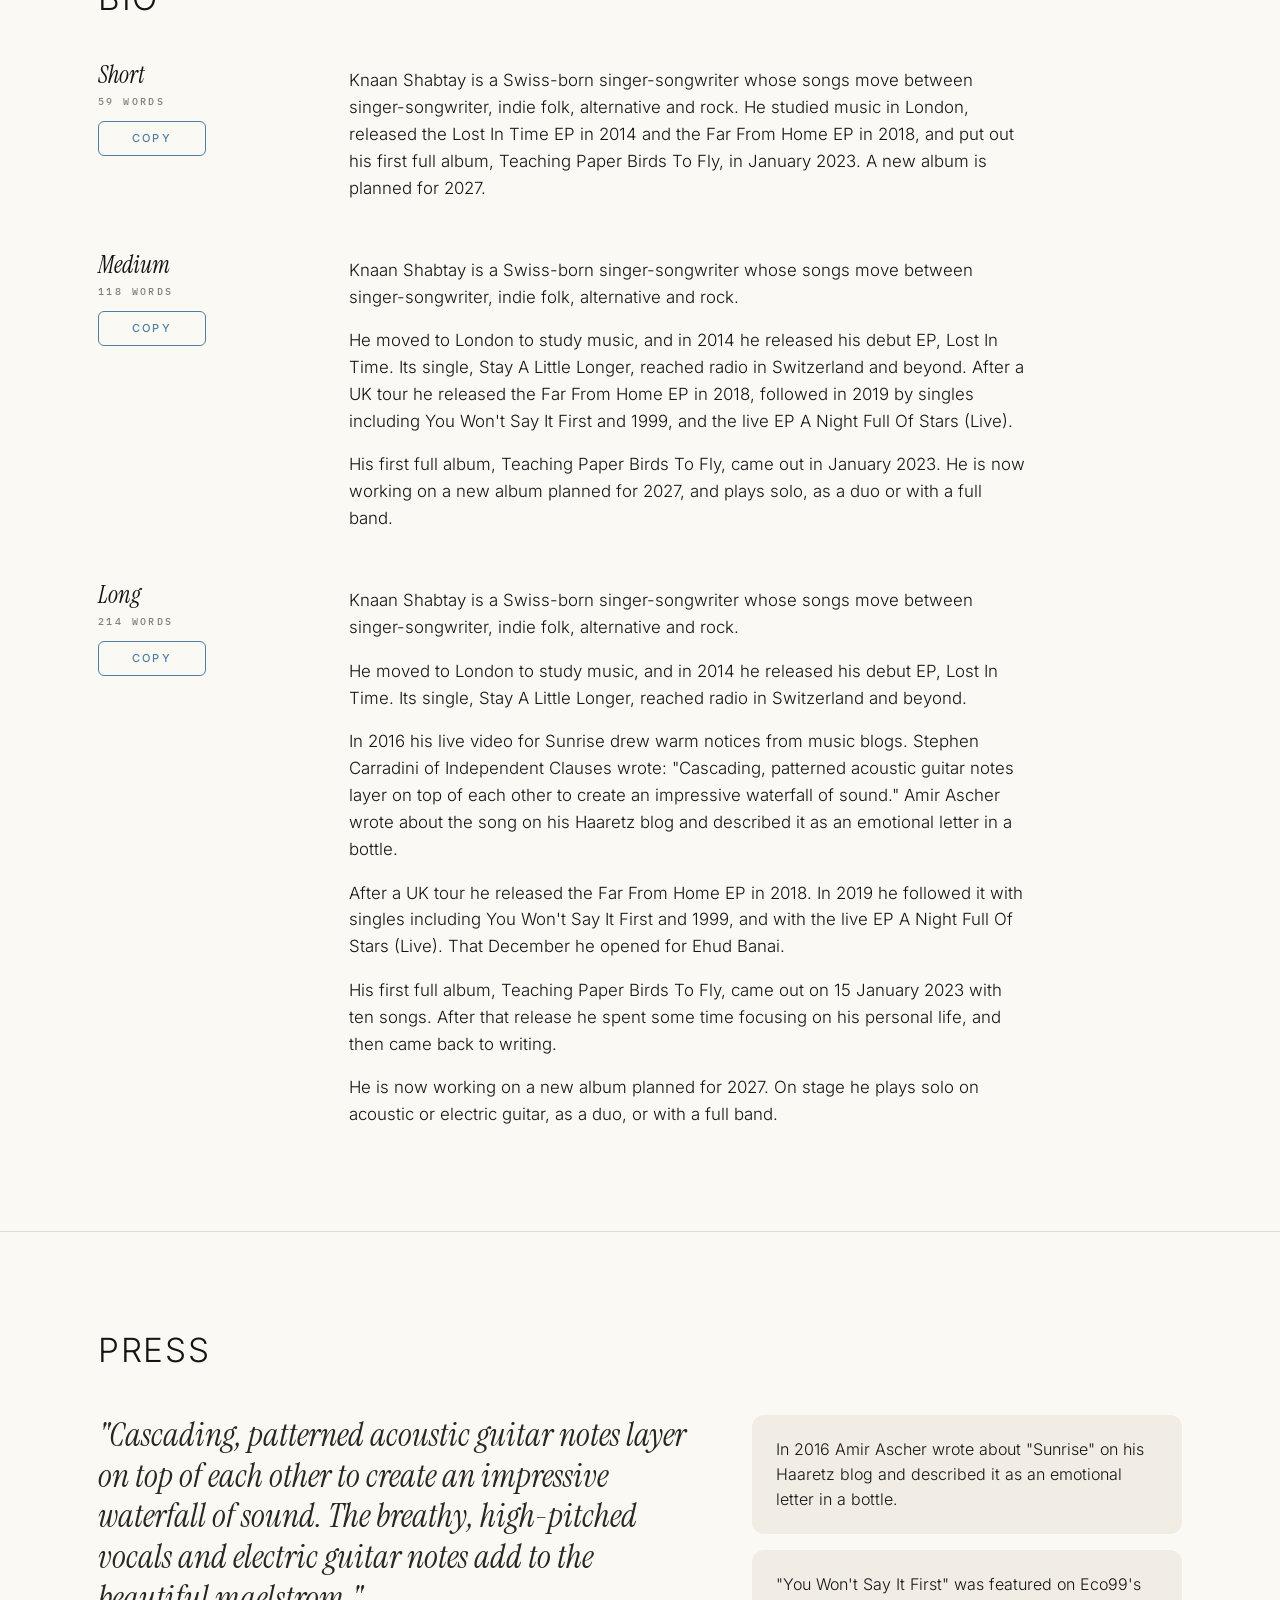
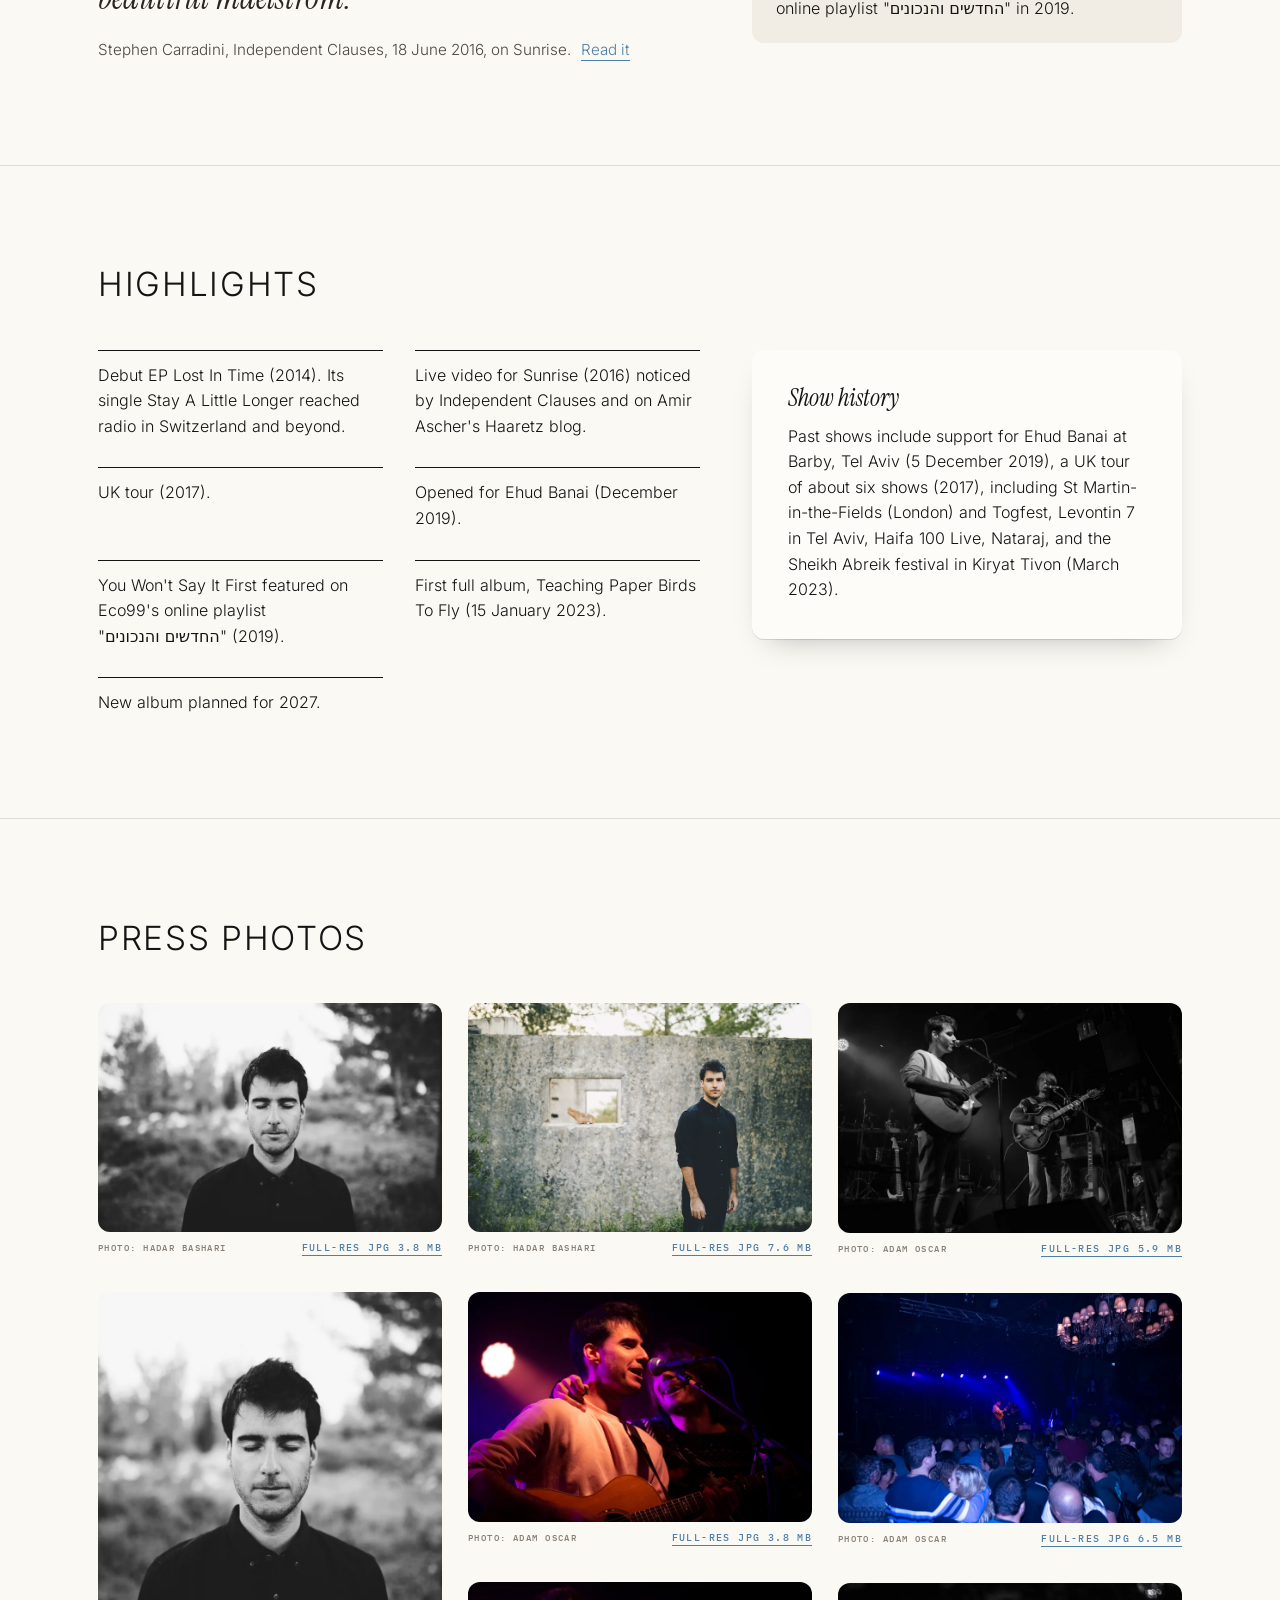
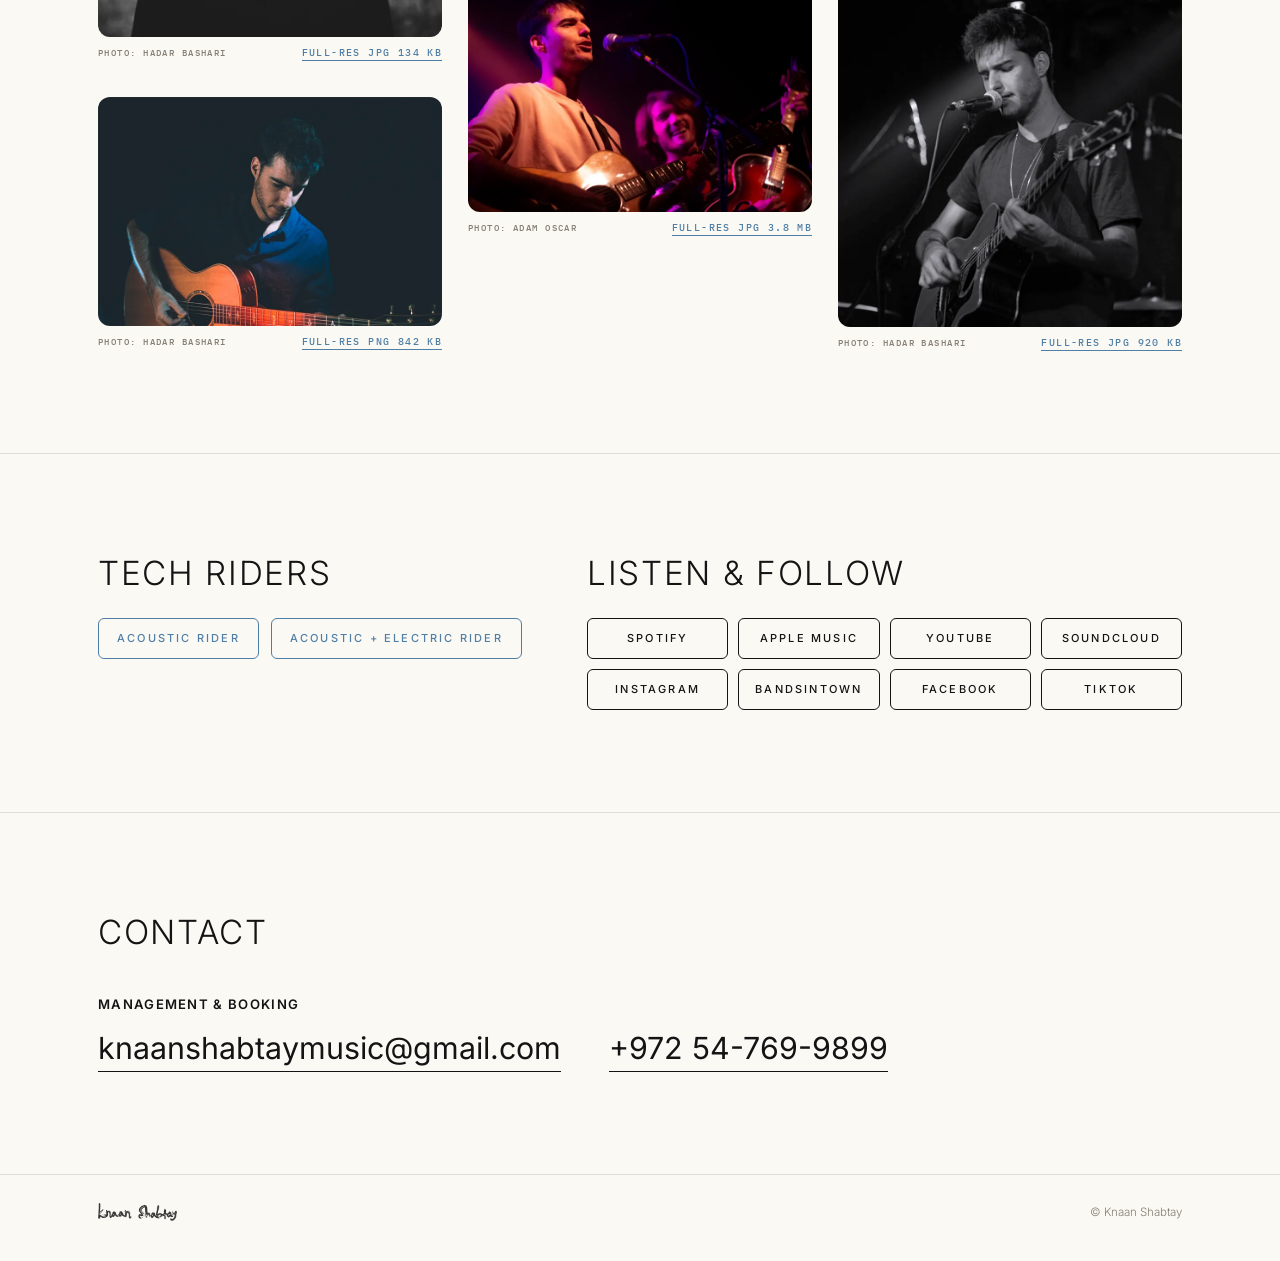
==== commit 798ac734: "Replace the wide live photo with the square black-and-white shot Swap the 16:9 live photo and its do" ====
--- a/epk/index.html
+++ b/epk/index.html
@@ -50,7 +50,7 @@
     <aside class="hist"><h3>Show history</h3><p data-slot="show-history">Past shows include support for Ehud Banai at Barby, Tel Aviv (5 December 2019), a UK tour of about six shows (2017), including St Martin-in-the-Fields (London) and Togfest, Levontin 7 in Tel Aviv, Haifa 100 Live, Nataraj, and the Sheikh Abreik festival in Kiryat Tivon (March 2023).</p></aside>
   </div></div></section>
 
-<section id="photos" aria-labelledby="h-photos"><div class="wrap"><h2 class="h1" id="h-photos">Press photos</h2><div class="photos"><figure><picture><source type="image/webp" srcset="assets/img/press-main-800.webp 800w, assets/img/press-main-1600.webp 1600w" sizes="(max-width:600px) 92vw, (max-width:900px) 46vw, 380px"><img src="assets/img/press-main-1600.jpg" alt="Knaan Shabtay, portrait in black and white" loading="lazy" decoding="async"></picture><figcaption><span class="credit">Photo: Hadar Bashari</span><a class="dl" href="assets/download/Knaan-Shabtay-Press-1-Hadar-Bashari.jpg" download>Full-res JPG 3.8 MB</a></figcaption></figure><figure><picture><source type="image/webp" srcset="assets/img/press-square-800.webp 800w, assets/img/press-square-1600.webp 1600w" sizes="(max-width:600px) 92vw, (max-width:900px) 46vw, 380px"><img src="assets/img/press-square-1600.jpg" alt="Knaan Shabtay, square portrait in black and white" loading="lazy" decoding="async"></picture><figcaption><span class="credit">Photo: Hadar Bashari</span><a class="dl" href="assets/download/Knaan-Shabtay-Press-2-Hadar-Bashari.jpg" download>Full-res JPG 134 KB</a></figcaption></figure><figure><picture><source type="image/webp" srcset="assets/img/press-gtr-800.webp 800w, assets/img/press-gtr-1600.webp 1600w" sizes="(max-width:600px) 92vw, (max-width:900px) 46vw, 380px"><img src="assets/img/press-gtr-1600.jpg" alt="Knaan Shabtay playing acoustic guitar" loading="lazy" decoding="async"></picture><figcaption><span class="credit">Photo: Hadar Bashari</span><a class="dl" href="assets/download/Knaan-Shabtay-Press-3-Hadar-Bashari.png" download>Full-res PNG 842 KB</a></figcaption></figure><figure><picture><source type="image/webp" srcset="assets/img/portrait-wall-800.webp 800w, assets/img/portrait-wall-1600.webp 1600w" sizes="(max-width:600px) 92vw, (max-width:900px) 46vw, 380px"><img src="assets/img/portrait-wall-1600.jpg" alt="Knaan Shabtay standing in front of a weathered concrete wall" loading="lazy" decoding="async"></picture><figcaption><span class="credit">Photo: Hadar Bashari</span><a class="dl" href="assets/download/Knaan-Shabtay-Press-4-Hadar-Bashari.jpg" download>Full-res JPG 7.6 MB</a></figcaption></figure><figure><picture><source type="image/webp" srcset="assets/img/live-04-800.webp 800w, assets/img/live-04-1600.webp 1600w" sizes="(max-width:600px) 92vw, (max-width:900px) 46vw, 380px"><img src="assets/img/live-04-1600.jpg" alt="Knaan Shabtay singing on stage with his bandmate" loading="lazy" decoding="async"></picture><figcaption><span class="credit">Photo: Adam Oscar</span><a class="dl" href="assets/download/Knaan-Shabtay-Live-04-Adam-Oscar.jpg" download>Full-res JPG 3.8 MB</a></figcaption></figure><figure><picture><source type="image/webp" srcset="assets/img/live-06-800.webp 800w, assets/img/live-06-1600.webp 1600w" sizes="(max-width:600px) 92vw, (max-width:900px) 46vw, 380px"><img src="assets/img/live-06-1600.jpg" alt="Knaan Shabtay singing at the microphone with guitar" loading="lazy" decoding="async"></picture><figcaption><span class="credit">Photo: Adam Oscar</span><a class="dl" href="assets/download/Knaan-Shabtay-Live-06-Adam-Oscar.jpg" download>Full-res JPG 3.8 MB</a></figcaption></figure><figure><picture><source type="image/webp" srcset="assets/img/live-01-800.webp 800w, assets/img/live-01-1600.webp 1600w" sizes="(max-width:600px) 92vw, (max-width:900px) 46vw, 380px"><img src="assets/img/live-01-1600.jpg" alt="Knaan Shabtay performing as a duo, black and white" loading="lazy" decoding="async"></picture><figcaption><span class="credit">Photo: Adam Oscar</span><a class="dl" href="assets/download/Knaan-Shabtay-Live-01-Adam-Oscar.jpg" download>Full-res JPG 5.9 MB</a></figcaption></figure><figure><picture><source type="image/webp" srcset="assets/img/live-10-800.webp 800w, assets/img/live-10-1600.webp 1600w" sizes="(max-width:600px) 92vw, (max-width:900px) 46vw, 380px"><img src="assets/img/live-10-1600.jpg" alt="Knaan Shabtay on stage, seen from the crowd" loading="lazy" decoding="async"></picture><figcaption><span class="credit">Photo: Adam Oscar</span><a class="dl" href="assets/download/Knaan-Shabtay-Live-10-Adam-Oscar.jpg" download>Full-res JPG 6.5 MB</a></figcaption></figure><figure><picture><source type="image/webp" srcset="assets/img/live-bw-800.webp 800w, assets/img/live-bw-1600.webp 1600w" sizes="(max-width:600px) 92vw, (max-width:900px) 46vw, 380px"><img src="assets/img/live-bw-1600.jpg" alt="Knaan Shabtay singing on stage with guitar, black and white" loading="lazy" decoding="async"></picture><figcaption><span class="credit">Photo: Hadar Bashari</span><a class="dl" href="assets/download/Knaan-Shabtay-Live-BW-Hadar-Bashari.png" download>Full-res PNG 5.4 MB</a></figcaption></figure></div></div></section>
+<section id="photos" aria-labelledby="h-photos"><div class="wrap"><h2 class="h1" id="h-photos">Press photos</h2><div class="photos"><figure><picture><source type="image/webp" srcset="assets/img/press-main-800.webp 800w, assets/img/press-main-1600.webp 1600w" sizes="(max-width:600px) 92vw, (max-width:900px) 46vw, 380px"><img src="assets/img/press-main-1600.jpg" alt="Knaan Shabtay, portrait in black and white" loading="lazy" decoding="async"></picture><figcaption><span class="credit">Photo: Hadar Bashari</span><a class="dl" href="assets/download/Knaan-Shabtay-Press-1-Hadar-Bashari.jpg" download>Full-res JPG 3.8 MB</a></figcaption></figure><figure><picture><source type="image/webp" srcset="assets/img/press-square-800.webp 800w, assets/img/press-square-1600.webp 1600w" sizes="(max-width:600px) 92vw, (max-width:900px) 46vw, 380px"><img src="assets/img/press-square-1600.jpg" alt="Knaan Shabtay, square portrait in black and white" loading="lazy" decoding="async"></picture><figcaption><span class="credit">Photo: Hadar Bashari</span><a class="dl" href="assets/download/Knaan-Shabtay-Press-2-Hadar-Bashari.jpg" download>Full-res JPG 134 KB</a></figcaption></figure><figure><picture><source type="image/webp" srcset="assets/img/press-gtr-800.webp 800w, assets/img/press-gtr-1600.webp 1600w" sizes="(max-width:600px) 92vw, (max-width:900px) 46vw, 380px"><img src="assets/img/press-gtr-1600.jpg" alt="Knaan Shabtay playing acoustic guitar" loading="lazy" decoding="async"></picture><figcaption><span class="credit">Photo: Hadar Bashari</span><a class="dl" href="assets/download/Knaan-Shabtay-Press-3-Hadar-Bashari.png" download>Full-res PNG 842 KB</a></figcaption></figure><figure><picture><source type="image/webp" srcset="assets/img/portrait-wall-800.webp 800w, assets/img/portrait-wall-1600.webp 1600w" sizes="(max-width:600px) 92vw, (max-width:900px) 46vw, 380px"><img src="assets/img/portrait-wall-1600.jpg" alt="Knaan Shabtay standing in front of a weathered concrete wall" loading="lazy" decoding="async"></picture><figcaption><span class="credit">Photo: Hadar Bashari</span><a class="dl" href="assets/download/Knaan-Shabtay-Press-4-Hadar-Bashari.jpg" download>Full-res JPG 7.6 MB</a></figcaption></figure><figure><picture><source type="image/webp" srcset="assets/img/live-04-800.webp 800w, assets/img/live-04-1600.webp 1600w" sizes="(max-width:600px) 92vw, (max-width:900px) 46vw, 380px"><img src="assets/img/live-04-1600.jpg" alt="Knaan Shabtay singing on stage with his bandmate" loading="lazy" decoding="async"></picture><figcaption><span class="credit">Photo: Adam Oscar</span><a class="dl" href="assets/download/Knaan-Shabtay-Live-04-Adam-Oscar.jpg" download>Full-res JPG 3.8 MB</a></figcaption></figure><figure><picture><source type="image/webp" srcset="assets/img/live-06-800.webp 800w, assets/img/live-06-1600.webp 1600w" sizes="(max-width:600px) 92vw, (max-width:900px) 46vw, 380px"><img src="assets/img/live-06-1600.jpg" alt="Knaan Shabtay singing at the microphone with guitar" loading="lazy" decoding="async"></picture><figcaption><span class="credit">Photo: Adam Oscar</span><a class="dl" href="assets/download/Knaan-Shabtay-Live-06-Adam-Oscar.jpg" download>Full-res JPG 3.8 MB</a></figcaption></figure><figure><picture><source type="image/webp" srcset="assets/img/live-01-800.webp 800w, assets/img/live-01-1600.webp 1600w" sizes="(max-width:600px) 92vw, (max-width:900px) 46vw, 380px"><img src="assets/img/live-01-1600.jpg" alt="Knaan Shabtay performing as a duo, black and white" loading="lazy" decoding="async"></picture><figcaption><span class="credit">Photo: Adam Oscar</span><a class="dl" href="assets/download/Knaan-Shabtay-Live-01-Adam-Oscar.jpg" download>Full-res JPG 5.9 MB</a></figcaption></figure><figure><picture><source type="image/webp" srcset="assets/img/live-10-800.webp 800w, assets/img/live-10-1600.webp 1600w" sizes="(max-width:600px) 92vw, (max-width:900px) 46vw, 380px"><img src="assets/img/live-10-1600.jpg" alt="Knaan Shabtay on stage, seen from the crowd" loading="lazy" decoding="async"></picture><figcaption><span class="credit">Photo: Adam Oscar</span><a class="dl" href="assets/download/Knaan-Shabtay-Live-10-Adam-Oscar.jpg" download>Full-res JPG 6.5 MB</a></figcaption></figure><figure><picture><source type="image/webp" srcset="assets/img/live-square-800.webp 800w, assets/img/live-square-1600.webp 1600w" sizes="(max-width:600px) 92vw, (max-width:900px) 46vw, 380px"><img src="assets/img/live-square-1600.jpg" alt="Knaan Shabtay singing with acoustic guitar on stage, square, black and white" loading="lazy" decoding="async"></picture><figcaption><span class="credit">Photo: Hadar Bashari</span><a class="dl" href="assets/download/Knaan-Shabtay-Live-Square-BW-Hadar-Bashari.jpg" download>Full-res JPG 920 KB</a></figcaption></figure></div></div></section>
 
 <section id="riders" aria-label="Tech riders and links"><div class="wrap duo">
   <div><h2 class="h1">Tech riders</h2><div class="riders"><a class="btn" href="assets/download/riders/Knaan-Shabtay-Tech-Rider-Acoustic.pdf" target="_blank" rel="noopener">Acoustic rider</a><a class="btn" href="assets/download/riders/Knaan-Shabtay-Tech-Rider-Acoustic-Electric.pdf" target="_blank" rel="noopener">Acoustic + electric rider</a></div></div>
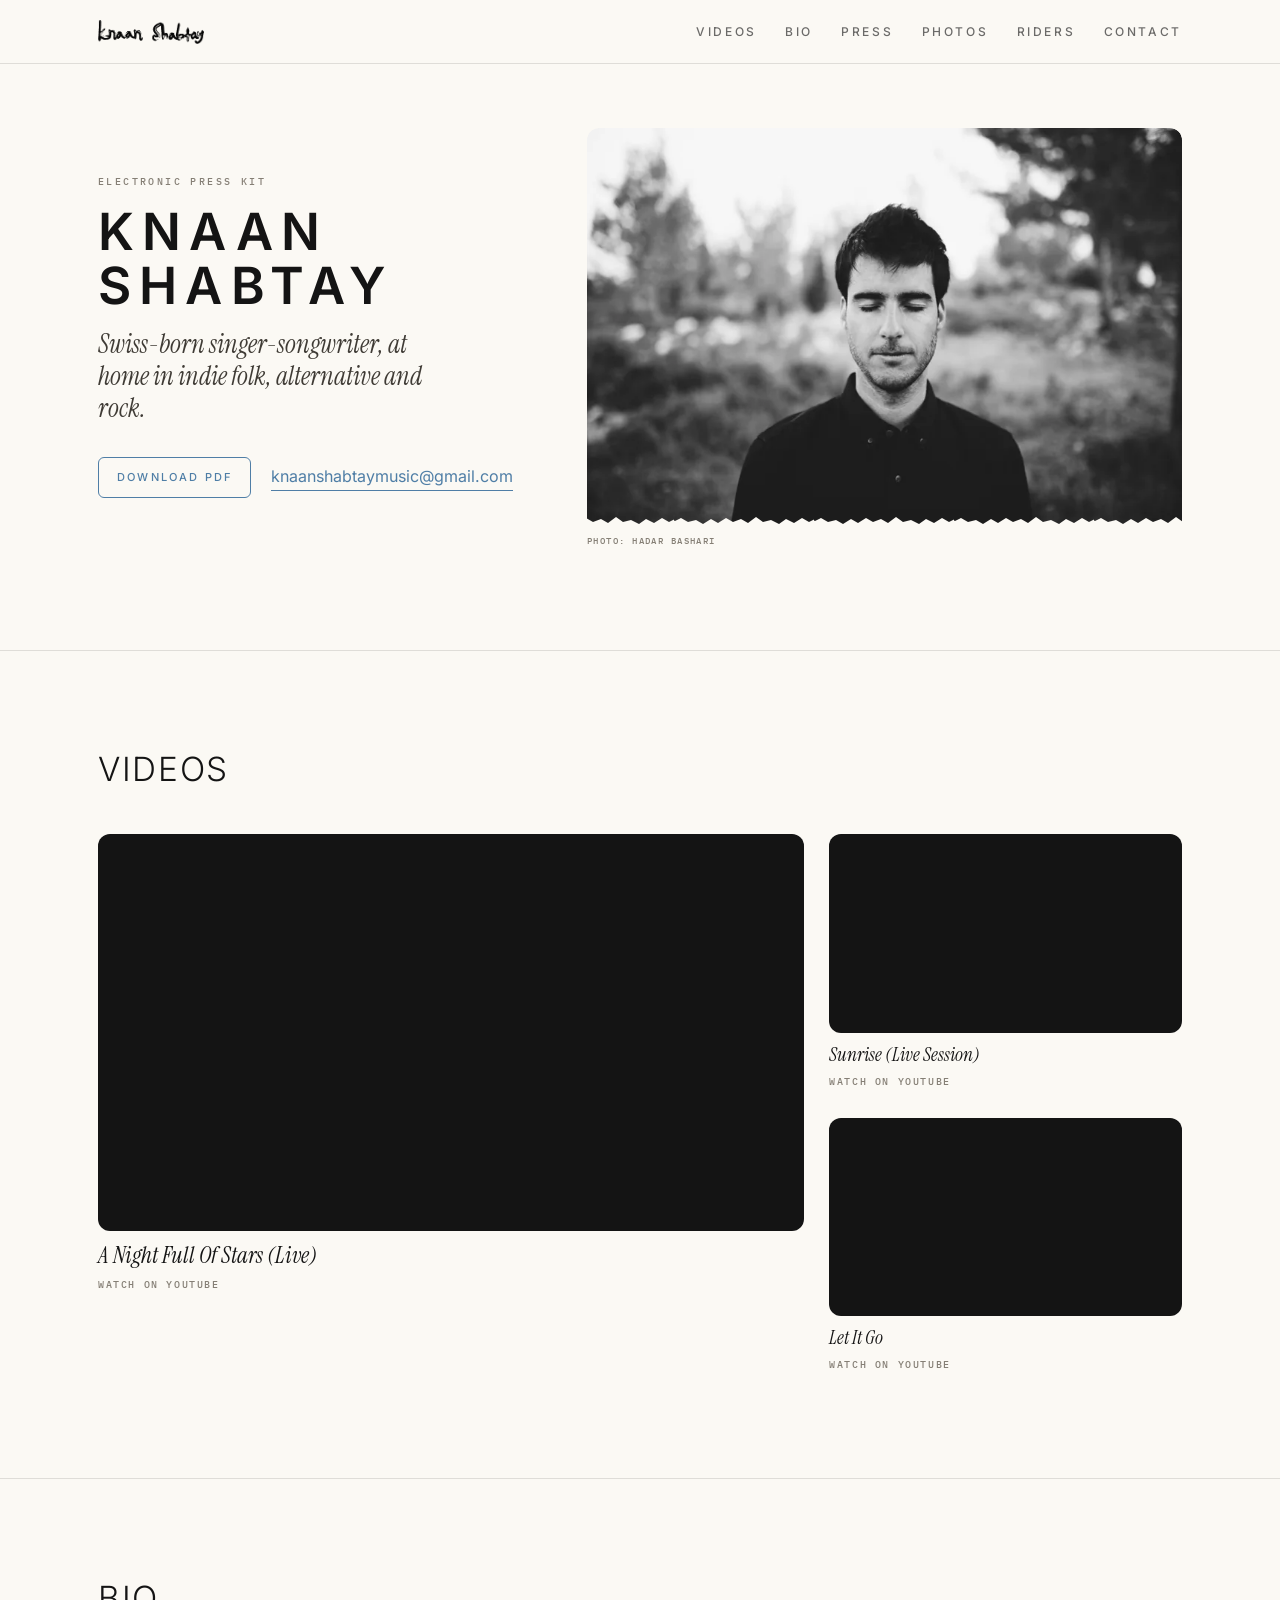
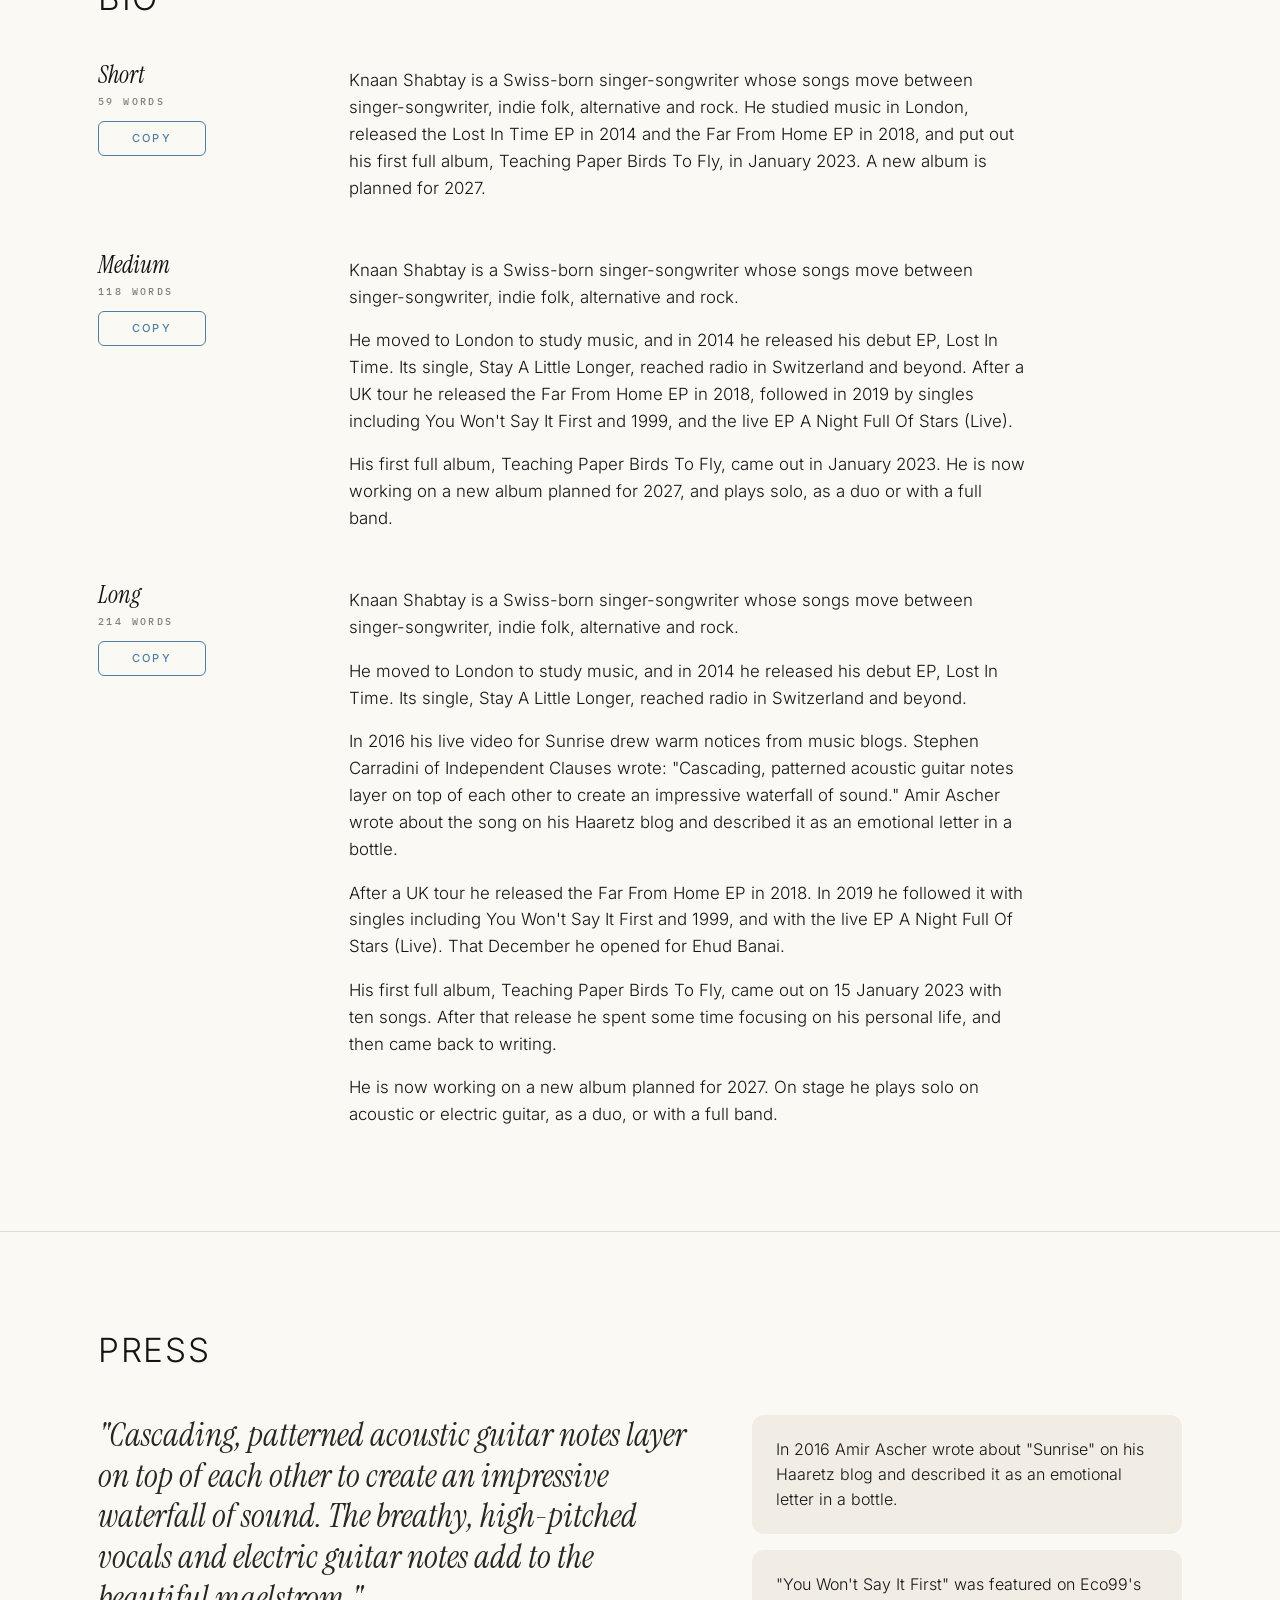
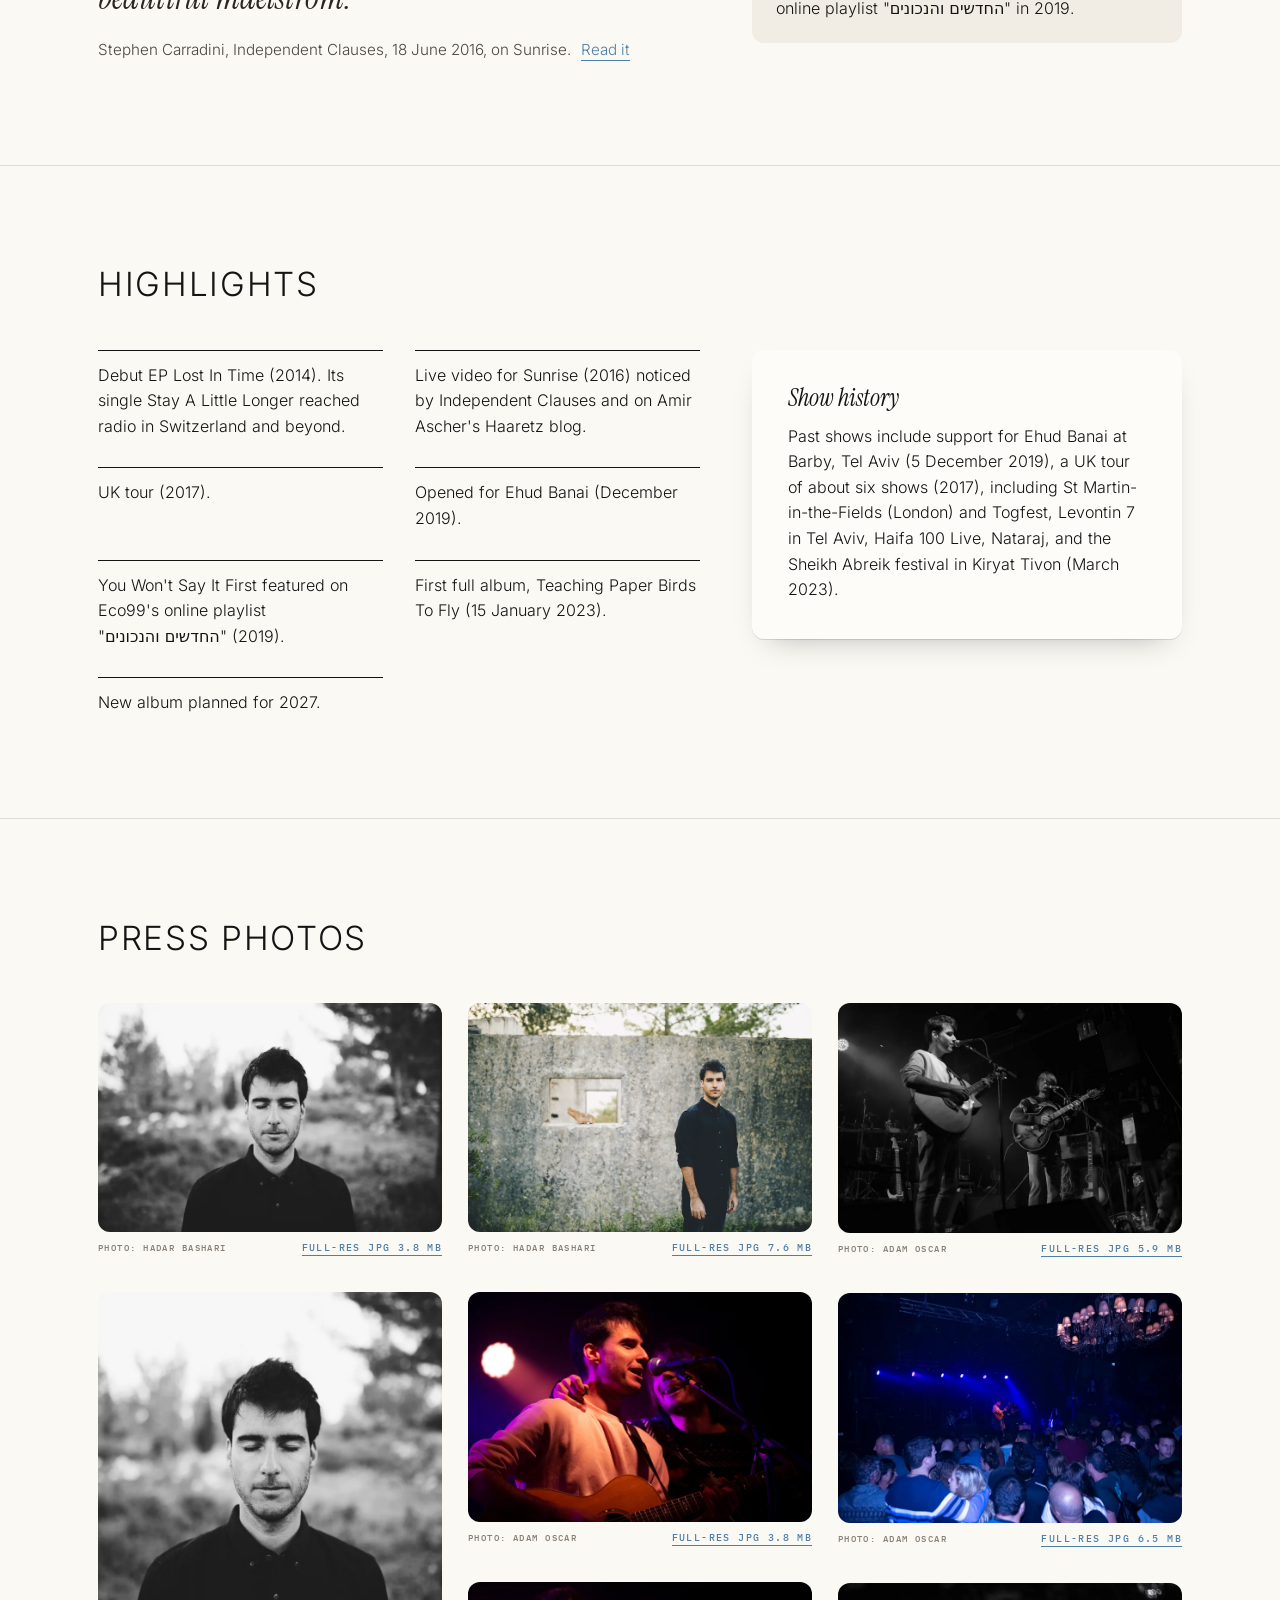
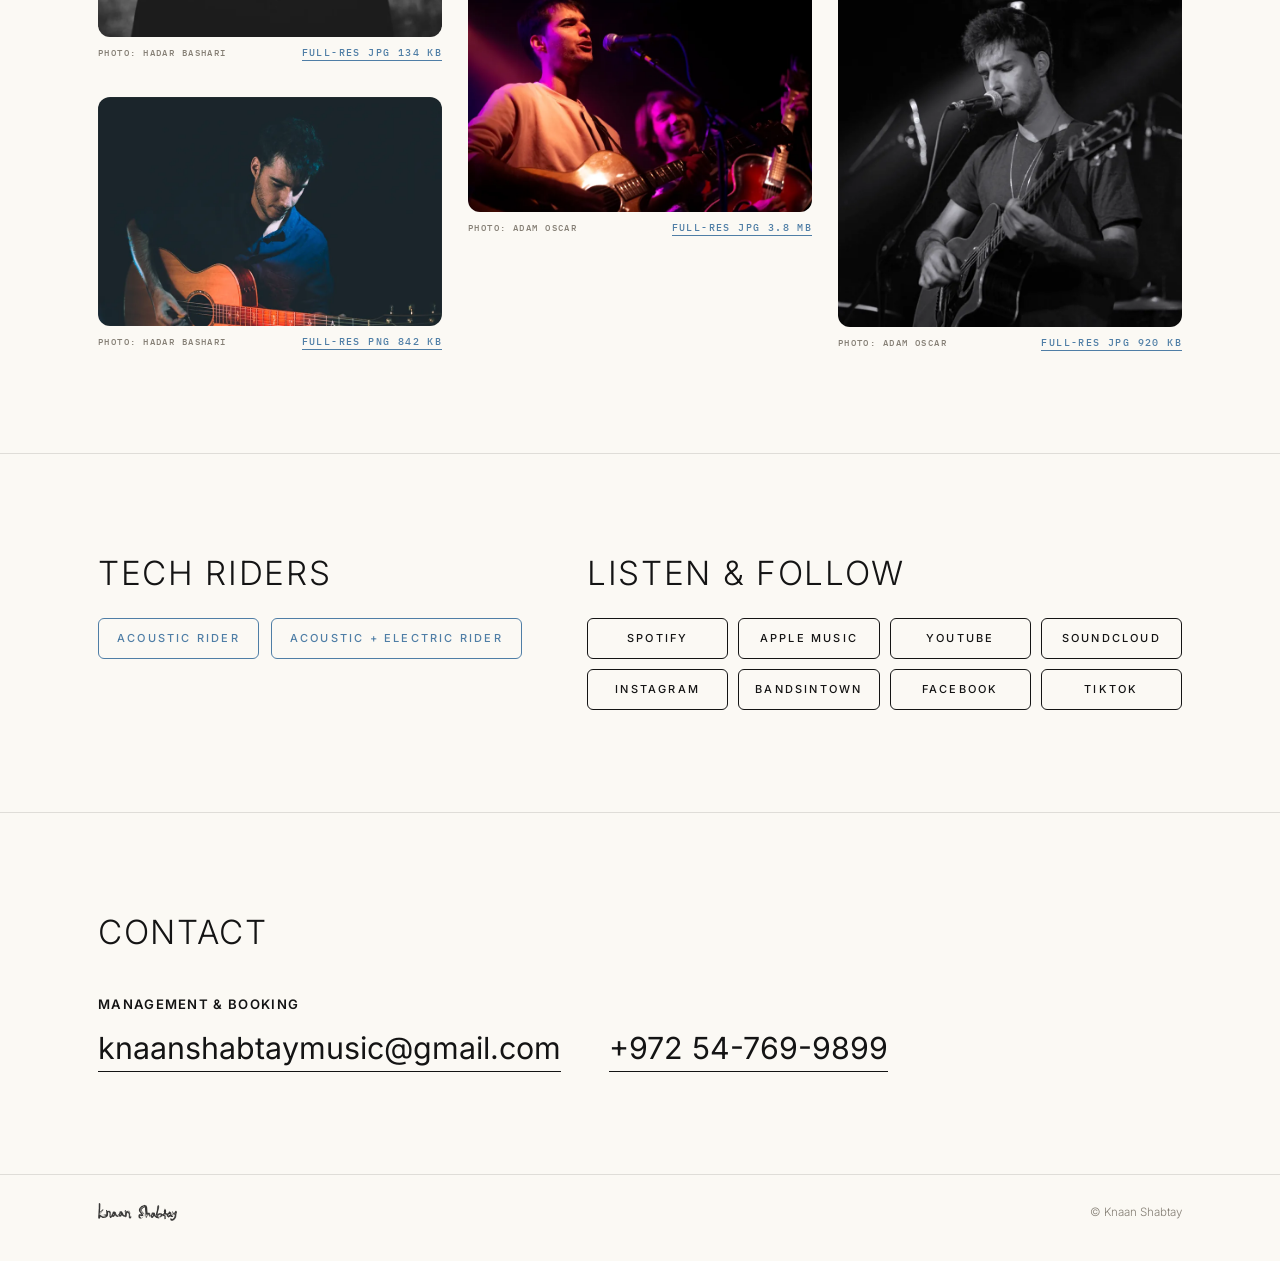
==== commit 8df662e3: "Credit the square live photo to Adam Oscar The black-and-white square stage shot swapped in before t" ====
--- a/epk/index.html
+++ b/epk/index.html
@@ -50,7 +50,7 @@
     <aside class="hist"><h3>Show history</h3><p data-slot="show-history">Past shows include support for Ehud Banai at Barby, Tel Aviv (5 December 2019), a UK tour of about six shows (2017), including St Martin-in-the-Fields (London) and Togfest, Levontin 7 in Tel Aviv, Haifa 100 Live, Nataraj, and the Sheikh Abreik festival in Kiryat Tivon (March 2023).</p></aside>
   </div></div></section>
 
-<section id="photos" aria-labelledby="h-photos"><div class="wrap"><h2 class="h1" id="h-photos">Press photos</h2><div class="photos"><figure><picture><source type="image/webp" srcset="assets/img/press-main-800.webp 800w, assets/img/press-main-1600.webp 1600w" sizes="(max-width:600px) 92vw, (max-width:900px) 46vw, 380px"><img src="assets/img/press-main-1600.jpg" alt="Knaan Shabtay, portrait in black and white" loading="lazy" decoding="async"></picture><figcaption><span class="credit">Photo: Hadar Bashari</span><a class="dl" href="assets/download/Knaan-Shabtay-Press-1-Hadar-Bashari.jpg" download>Full-res JPG 3.8 MB</a></figcaption></figure><figure><picture><source type="image/webp" srcset="assets/img/press-square-800.webp 800w, assets/img/press-square-1600.webp 1600w" sizes="(max-width:600px) 92vw, (max-width:900px) 46vw, 380px"><img src="assets/img/press-square-1600.jpg" alt="Knaan Shabtay, square portrait in black and white" loading="lazy" decoding="async"></picture><figcaption><span class="credit">Photo: Hadar Bashari</span><a class="dl" href="assets/download/Knaan-Shabtay-Press-2-Hadar-Bashari.jpg" download>Full-res JPG 134 KB</a></figcaption></figure><figure><picture><source type="image/webp" srcset="assets/img/press-gtr-800.webp 800w, assets/img/press-gtr-1600.webp 1600w" sizes="(max-width:600px) 92vw, (max-width:900px) 46vw, 380px"><img src="assets/img/press-gtr-1600.jpg" alt="Knaan Shabtay playing acoustic guitar" loading="lazy" decoding="async"></picture><figcaption><span class="credit">Photo: Hadar Bashari</span><a class="dl" href="assets/download/Knaan-Shabtay-Press-3-Hadar-Bashari.png" download>Full-res PNG 842 KB</a></figcaption></figure><figure><picture><source type="image/webp" srcset="assets/img/portrait-wall-800.webp 800w, assets/img/portrait-wall-1600.webp 1600w" sizes="(max-width:600px) 92vw, (max-width:900px) 46vw, 380px"><img src="assets/img/portrait-wall-1600.jpg" alt="Knaan Shabtay standing in front of a weathered concrete wall" loading="lazy" decoding="async"></picture><figcaption><span class="credit">Photo: Hadar Bashari</span><a class="dl" href="assets/download/Knaan-Shabtay-Press-4-Hadar-Bashari.jpg" download>Full-res JPG 7.6 MB</a></figcaption></figure><figure><picture><source type="image/webp" srcset="assets/img/live-04-800.webp 800w, assets/img/live-04-1600.webp 1600w" sizes="(max-width:600px) 92vw, (max-width:900px) 46vw, 380px"><img src="assets/img/live-04-1600.jpg" alt="Knaan Shabtay singing on stage with his bandmate" loading="lazy" decoding="async"></picture><figcaption><span class="credit">Photo: Adam Oscar</span><a class="dl" href="assets/download/Knaan-Shabtay-Live-04-Adam-Oscar.jpg" download>Full-res JPG 3.8 MB</a></figcaption></figure><figure><picture><source type="image/webp" srcset="assets/img/live-06-800.webp 800w, assets/img/live-06-1600.webp 1600w" sizes="(max-width:600px) 92vw, (max-width:900px) 46vw, 380px"><img src="assets/img/live-06-1600.jpg" alt="Knaan Shabtay singing at the microphone with guitar" loading="lazy" decoding="async"></picture><figcaption><span class="credit">Photo: Adam Oscar</span><a class="dl" href="assets/download/Knaan-Shabtay-Live-06-Adam-Oscar.jpg" download>Full-res JPG 3.8 MB</a></figcaption></figure><figure><picture><source type="image/webp" srcset="assets/img/live-01-800.webp 800w, assets/img/live-01-1600.webp 1600w" sizes="(max-width:600px) 92vw, (max-width:900px) 46vw, 380px"><img src="assets/img/live-01-1600.jpg" alt="Knaan Shabtay performing as a duo, black and white" loading="lazy" decoding="async"></picture><figcaption><span class="credit">Photo: Adam Oscar</span><a class="dl" href="assets/download/Knaan-Shabtay-Live-01-Adam-Oscar.jpg" download>Full-res JPG 5.9 MB</a></figcaption></figure><figure><picture><source type="image/webp" srcset="assets/img/live-10-800.webp 800w, assets/img/live-10-1600.webp 1600w" sizes="(max-width:600px) 92vw, (max-width:900px) 46vw, 380px"><img src="assets/img/live-10-1600.jpg" alt="Knaan Shabtay on stage, seen from the crowd" loading="lazy" decoding="async"></picture><figcaption><span class="credit">Photo: Adam Oscar</span><a class="dl" href="assets/download/Knaan-Shabtay-Live-10-Adam-Oscar.jpg" download>Full-res JPG 6.5 MB</a></figcaption></figure><figure><picture><source type="image/webp" srcset="assets/img/live-square-800.webp 800w, assets/img/live-square-1600.webp 1600w" sizes="(max-width:600px) 92vw, (max-width:900px) 46vw, 380px"><img src="assets/img/live-square-1600.jpg" alt="Knaan Shabtay singing with acoustic guitar on stage, square, black and white" loading="lazy" decoding="async"></picture><figcaption><span class="credit">Photo: Hadar Bashari</span><a class="dl" href="assets/download/Knaan-Shabtay-Live-Square-BW-Hadar-Bashari.jpg" download>Full-res JPG 920 KB</a></figcaption></figure></div></div></section>
+<section id="photos" aria-labelledby="h-photos"><div class="wrap"><h2 class="h1" id="h-photos">Press photos</h2><div class="photos"><figure><picture><source type="image/webp" srcset="assets/img/press-main-800.webp 800w, assets/img/press-main-1600.webp 1600w" sizes="(max-width:600px) 92vw, (max-width:900px) 46vw, 380px"><img src="assets/img/press-main-1600.jpg" alt="Knaan Shabtay, portrait in black and white" loading="lazy" decoding="async"></picture><figcaption><span class="credit">Photo: Hadar Bashari</span><a class="dl" href="assets/download/Knaan-Shabtay-Press-1-Hadar-Bashari.jpg" download>Full-res JPG 3.8 MB</a></figcaption></figure><figure><picture><source type="image/webp" srcset="assets/img/press-square-800.webp 800w, assets/img/press-square-1600.webp 1600w" sizes="(max-width:600px) 92vw, (max-width:900px) 46vw, 380px"><img src="assets/img/press-square-1600.jpg" alt="Knaan Shabtay, square portrait in black and white" loading="lazy" decoding="async"></picture><figcaption><span class="credit">Photo: Hadar Bashari</span><a class="dl" href="assets/download/Knaan-Shabtay-Press-2-Hadar-Bashari.jpg" download>Full-res JPG 134 KB</a></figcaption></figure><figure><picture><source type="image/webp" srcset="assets/img/press-gtr-800.webp 800w, assets/img/press-gtr-1600.webp 1600w" sizes="(max-width:600px) 92vw, (max-width:900px) 46vw, 380px"><img src="assets/img/press-gtr-1600.jpg" alt="Knaan Shabtay playing acoustic guitar" loading="lazy" decoding="async"></picture><figcaption><span class="credit">Photo: Hadar Bashari</span><a class="dl" href="assets/download/Knaan-Shabtay-Press-3-Hadar-Bashari.png" download>Full-res PNG 842 KB</a></figcaption></figure><figure><picture><source type="image/webp" srcset="assets/img/portrait-wall-800.webp 800w, assets/img/portrait-wall-1600.webp 1600w" sizes="(max-width:600px) 92vw, (max-width:900px) 46vw, 380px"><img src="assets/img/portrait-wall-1600.jpg" alt="Knaan Shabtay standing in front of a weathered concrete wall" loading="lazy" decoding="async"></picture><figcaption><span class="credit">Photo: Hadar Bashari</span><a class="dl" href="assets/download/Knaan-Shabtay-Press-4-Hadar-Bashari.jpg" download>Full-res JPG 7.6 MB</a></figcaption></figure><figure><picture><source type="image/webp" srcset="assets/img/live-04-800.webp 800w, assets/img/live-04-1600.webp 1600w" sizes="(max-width:600px) 92vw, (max-width:900px) 46vw, 380px"><img src="assets/img/live-04-1600.jpg" alt="Knaan Shabtay singing on stage with his bandmate" loading="lazy" decoding="async"></picture><figcaption><span class="credit">Photo: Adam Oscar</span><a class="dl" href="assets/download/Knaan-Shabtay-Live-04-Adam-Oscar.jpg" download>Full-res JPG 3.8 MB</a></figcaption></figure><figure><picture><source type="image/webp" srcset="assets/img/live-06-800.webp 800w, assets/img/live-06-1600.webp 1600w" sizes="(max-width:600px) 92vw, (max-width:900px) 46vw, 380px"><img src="assets/img/live-06-1600.jpg" alt="Knaan Shabtay singing at the microphone with guitar" loading="lazy" decoding="async"></picture><figcaption><span class="credit">Photo: Adam Oscar</span><a class="dl" href="assets/download/Knaan-Shabtay-Live-06-Adam-Oscar.jpg" download>Full-res JPG 3.8 MB</a></figcaption></figure><figure><picture><source type="image/webp" srcset="assets/img/live-01-800.webp 800w, assets/img/live-01-1600.webp 1600w" sizes="(max-width:600px) 92vw, (max-width:900px) 46vw, 380px"><img src="assets/img/live-01-1600.jpg" alt="Knaan Shabtay performing as a duo, black and white" loading="lazy" decoding="async"></picture><figcaption><span class="credit">Photo: Adam Oscar</span><a class="dl" href="assets/download/Knaan-Shabtay-Live-01-Adam-Oscar.jpg" download>Full-res JPG 5.9 MB</a></figcaption></figure><figure><picture><source type="image/webp" srcset="assets/img/live-10-800.webp 800w, assets/img/live-10-1600.webp 1600w" sizes="(max-width:600px) 92vw, (max-width:900px) 46vw, 380px"><img src="assets/img/live-10-1600.jpg" alt="Knaan Shabtay on stage, seen from the crowd" loading="lazy" decoding="async"></picture><figcaption><span class="credit">Photo: Adam Oscar</span><a class="dl" href="assets/download/Knaan-Shabtay-Live-10-Adam-Oscar.jpg" download>Full-res JPG 6.5 MB</a></figcaption></figure><figure><picture><source type="image/webp" srcset="assets/img/live-square-800.webp 800w, assets/img/live-square-1600.webp 1600w" sizes="(max-width:600px) 92vw, (max-width:900px) 46vw, 380px"><img src="assets/img/live-square-1600.jpg" alt="Knaan Shabtay singing with acoustic guitar on stage, square, black and white" loading="lazy" decoding="async"></picture><figcaption><span class="credit">Photo: Adam Oscar</span><a class="dl" href="assets/download/Knaan-Shabtay-Live-Square-BW-Adam-Oscar.jpg" download>Full-res JPG 920 KB</a></figcaption></figure></div></div></section>
 
 <section id="riders" aria-label="Tech riders and links"><div class="wrap duo">
   <div><h2 class="h1">Tech riders</h2><div class="riders"><a class="btn" href="assets/download/riders/Knaan-Shabtay-Tech-Rider-Acoustic.pdf" target="_blank" rel="noopener">Acoustic rider</a><a class="btn" href="assets/download/riders/Knaan-Shabtay-Tech-Rider-Acoustic-Electric.pdf" target="_blank" rel="noopener">Acoustic + electric rider</a></div></div>
